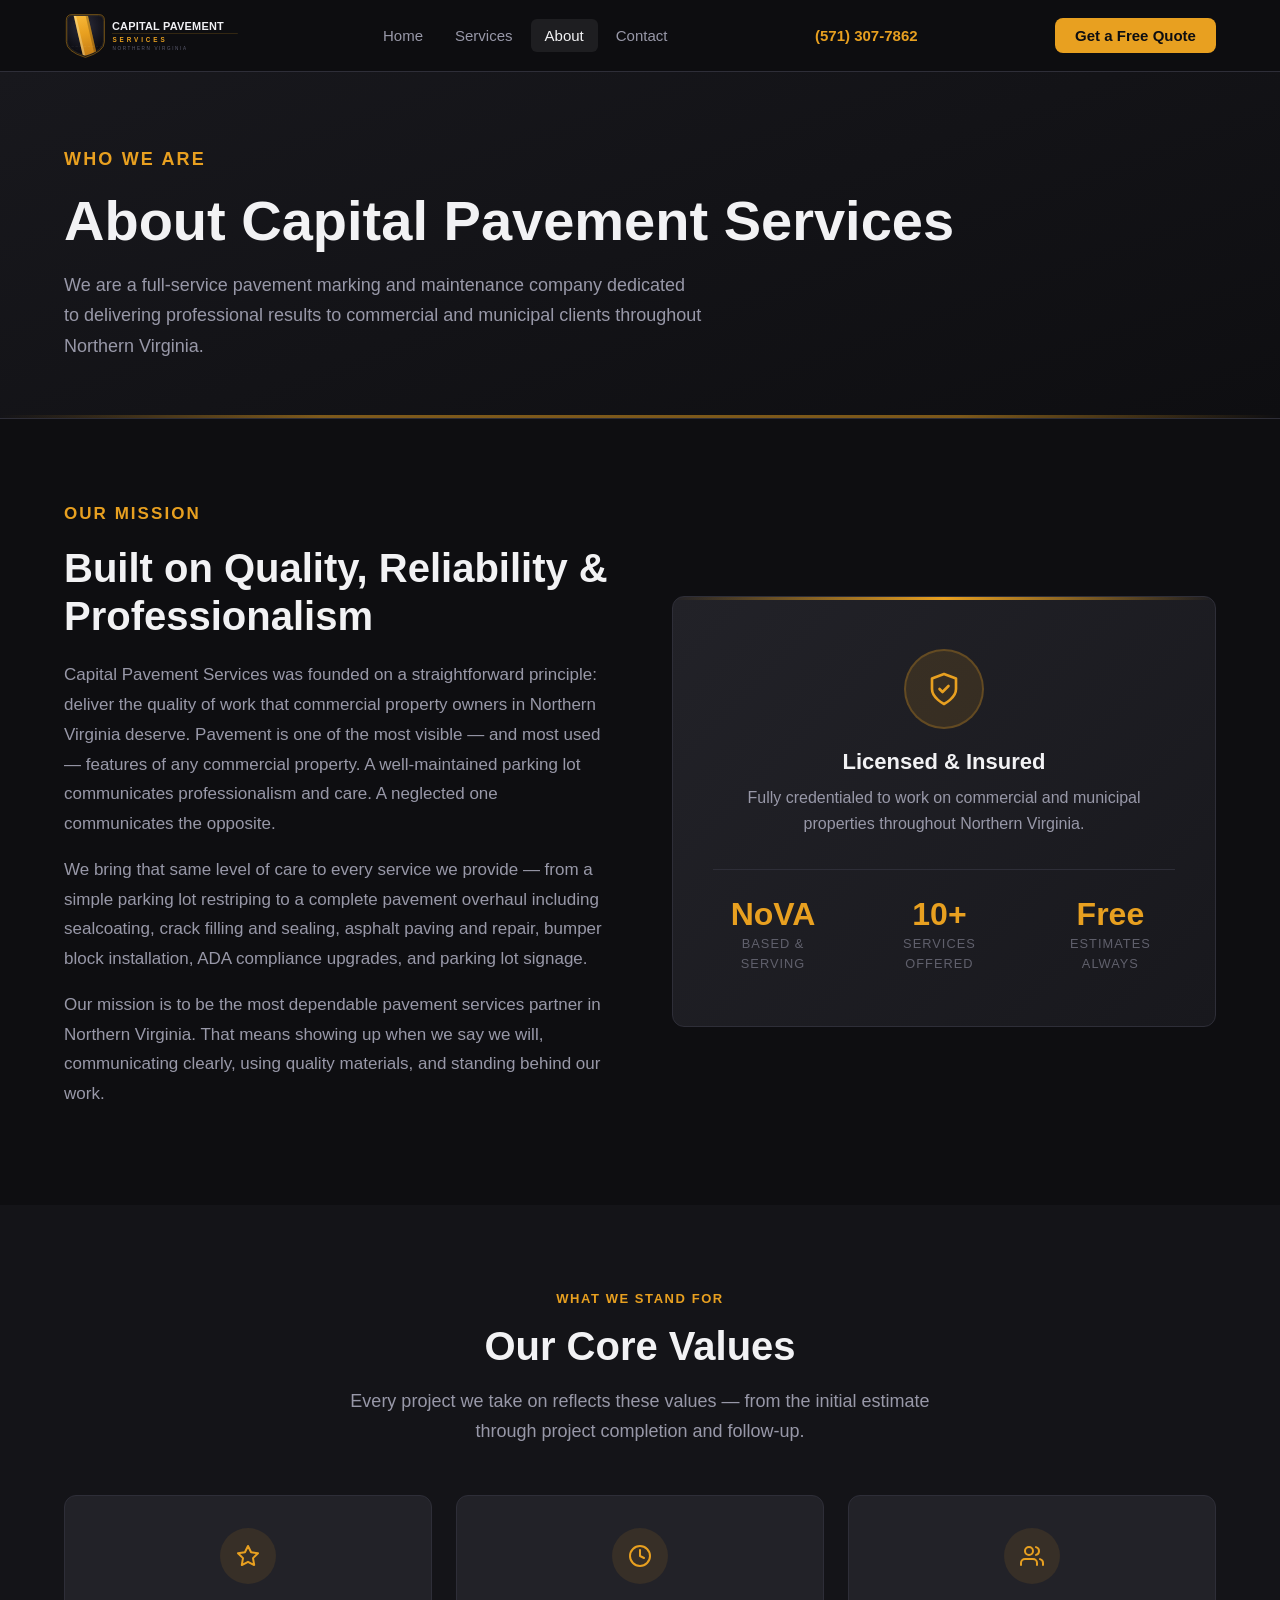
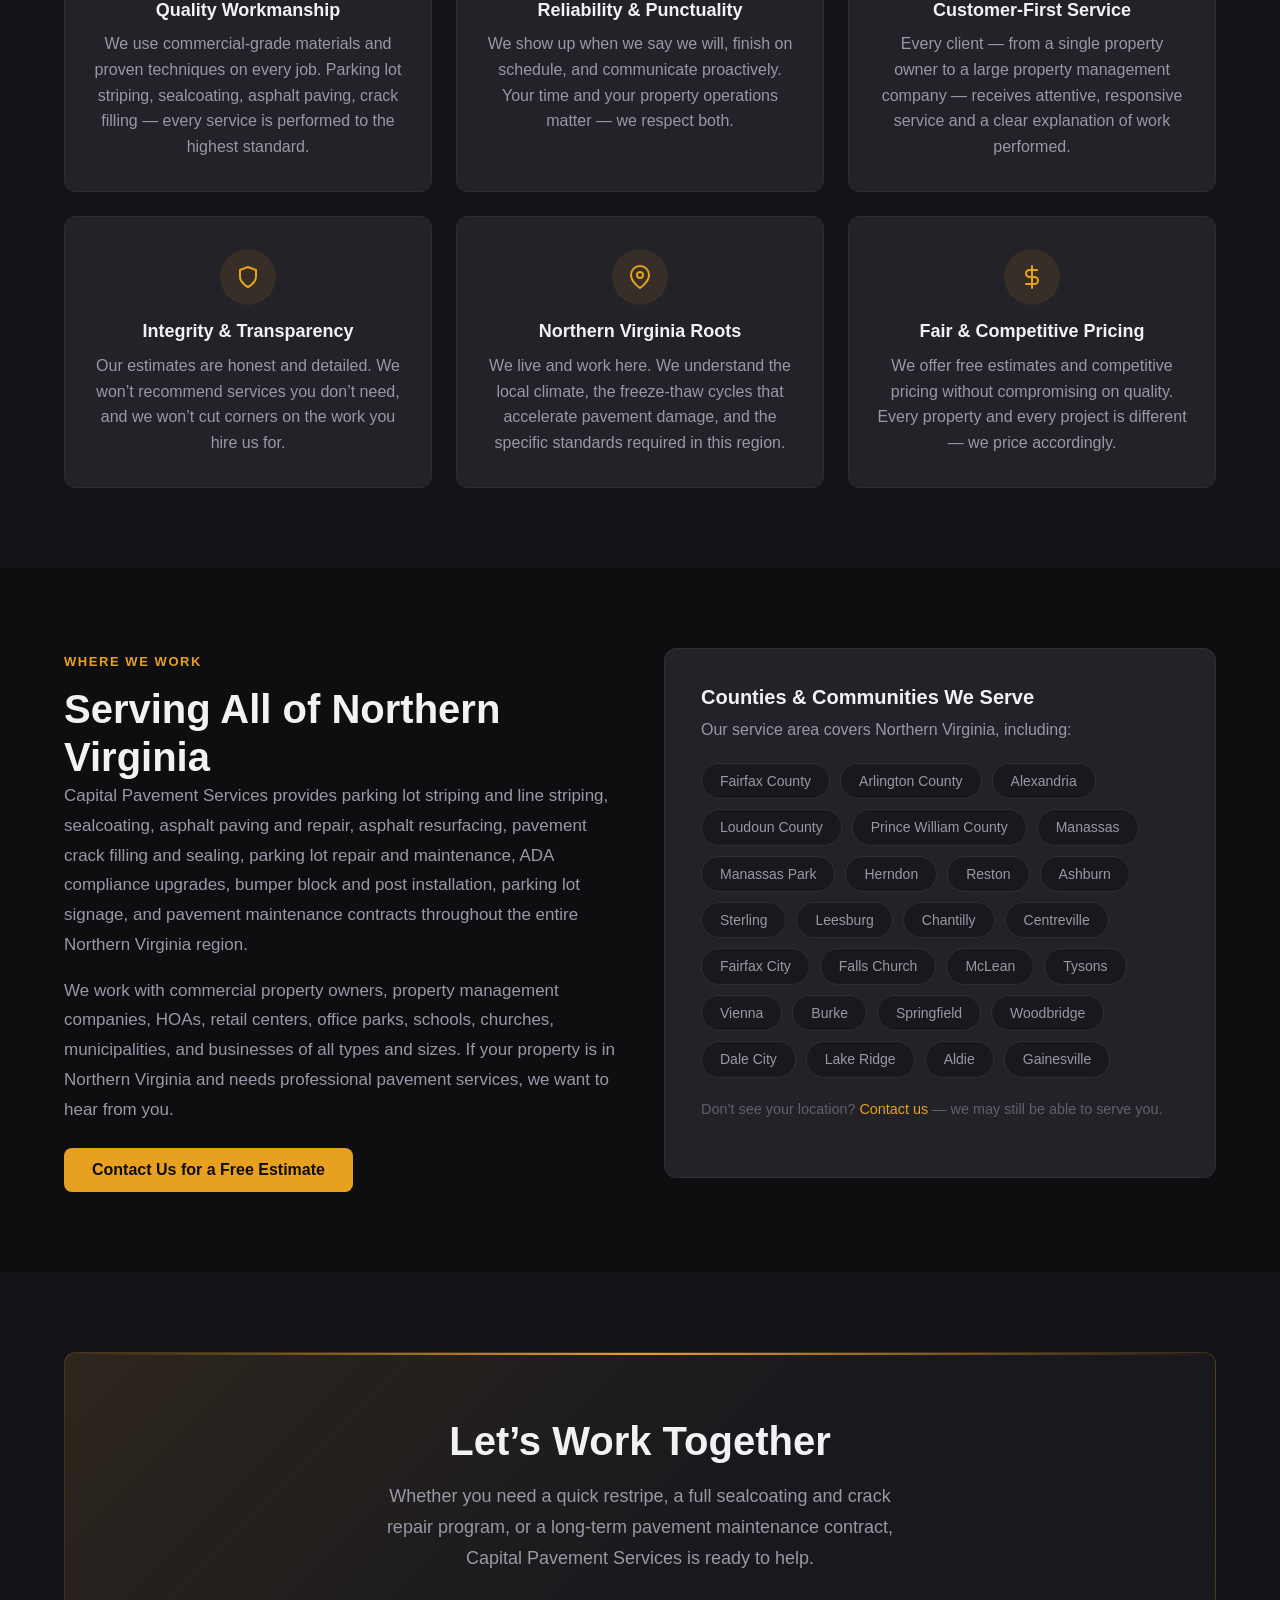
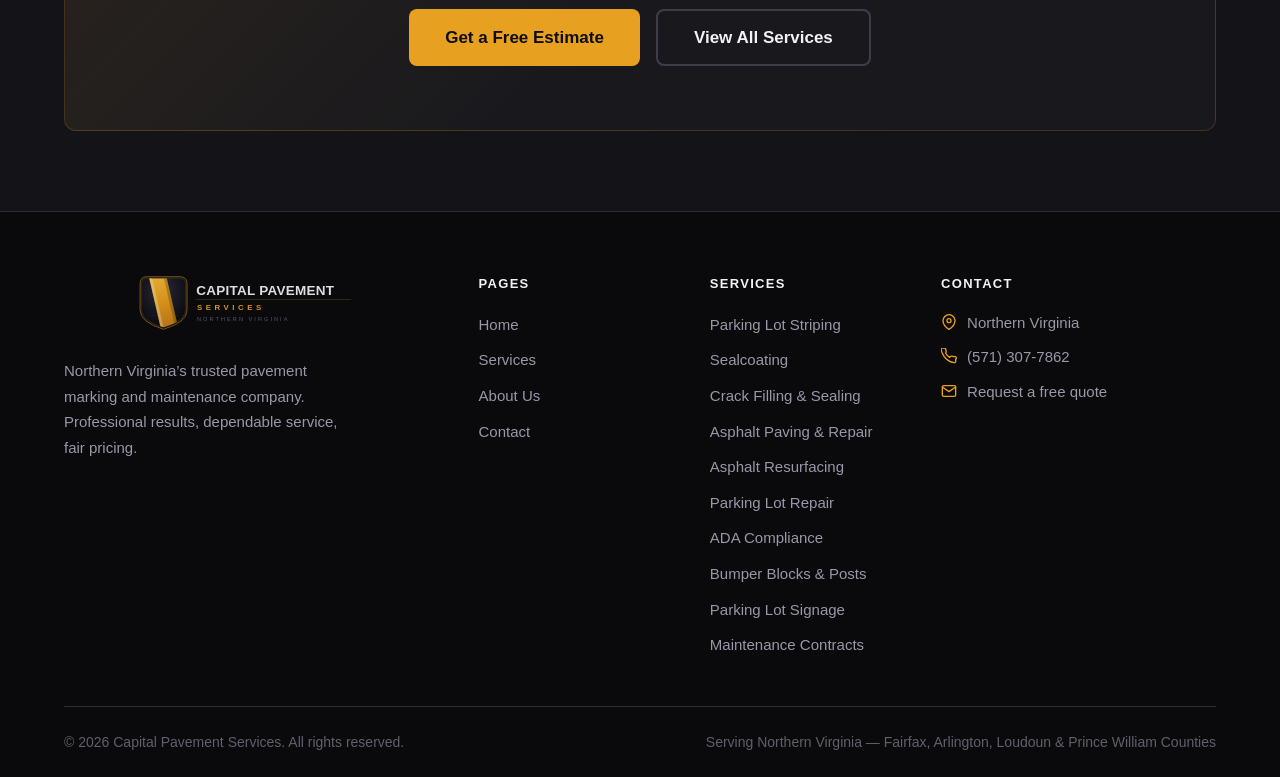
==== about.html @ f431bd07 "Initial Capital Pavement Services website launch" ====
<!DOCTYPE html>
<html lang="en">
<head>
  <meta charset="UTF-8" />
  <meta name="viewport" content="width=device-width, initial-scale=1.0" />
  <title>About Us | Capital Pavement Services — Northern Virginia</title>
  <meta name="description" content="Capital Pavement Services is a full-service pavement marking and maintenance company based in Northern Virginia. Learn about our mission, service area, and commitment to quality pavement work." />
  <link rel="canonical" href="https://capitalpavementservices.com/about.html" />
  <link rel="stylesheet" href="css/styles.css" />
</head>
<body>

  <!-- ===== NAVIGATION ===== -->
  <nav class="nav" role="navigation" aria-label="Main navigation">
    <div class="container nav-inner">
      <a href="index.html" class="nav-logo" aria-label="Capital Pavement Services Home">
        <img src="logo.svg" alt="Capital Pavement Services — Northern Virginia" class="nav-logo-img" />
      </a>
      <ul class="nav-links" role="list">
        <li><a href="index.html" class="nav-link">Home</a></li>
        <li><a href="services.html" class="nav-link">Services</a></li>
        <li><a href="about.html" class="nav-link">About</a></li>
        <li><a href="contact.html" class="nav-link">Contact</a></li>
      </ul>
      <a href="tel:5713077862" class="nav-phone">(571) 307-7862</a>
      <a href="contact.html" class="btn btn-primary nav-cta">Get a Free Quote</a>
      <button class="nav-toggle" id="navToggle" aria-expanded="false" aria-label="Open menu">
        <span></span><span></span><span></span>
      </button>
    </div>
  </nav>

  <div class="mobile-nav" id="mobileNav" role="dialog" aria-label="Mobile menu">
    <a href="index.html" class="mobile-nav-link">Home</a>
    <a href="services.html" class="mobile-nav-link">Services</a>
    <a href="about.html" class="mobile-nav-link">About</a>
    <a href="contact.html" class="mobile-nav-link">Contact</a>
    <a href="tel:5713077862" class="mobile-nav-phone">&#9990; Call: (571) 307-7862</a>
    <a href="contact.html" class="btn btn-primary mobile-nav-cta">Get a Free Quote</a>
  </div>

  <!-- ===== PAGE HERO ===== -->
  <header class="page-hero" aria-label="About page hero">
    <div class="container">
      <p class="page-hero-label">Who We Are</p>
      <h1>About Capital Pavement Services</h1>
      <p>
        We are a full-service pavement marking and maintenance company dedicated to delivering
        professional results to commercial and municipal clients throughout Northern Virginia.
      </p>
    </div>
  </header>

  <!-- ===== ABOUT INTRO ===== -->
  <section class="section" aria-labelledby="mission-heading">
    <div class="container">
      <div class="about-intro-grid">

        <div class="about-intro-text">
          <p class="section-label">Our Mission</p>
          <h2 id="mission-heading">Built on Quality, Reliability &amp; Professionalism</h2>
          <p>
            Capital Pavement Services was founded on a straightforward principle: deliver the
            quality of work that commercial property owners in Northern Virginia deserve. Pavement
            is one of the most visible — and most used — features of any commercial property.
            A well-maintained parking lot communicates professionalism and care. A neglected one
            communicates the opposite.
          </p>
          <p>
            We bring that same level of care to every service we provide — from a simple parking
            lot restriping to a complete pavement overhaul including sealcoating, crack filling and
            sealing, asphalt paving and repair, bumper block installation, ADA compliance upgrades,
            and parking lot signage.
          </p>
          <p>
            Our mission is to be the most dependable pavement services partner in Northern Virginia.
            That means showing up when we say we will, communicating clearly, using quality materials,
            and standing behind our work.
          </p>
        </div>

        <div class="about-visual" aria-hidden="true">
          <div class="about-visual-icon">
            <svg viewBox="0 0 24 24" fill="none" stroke="currentColor" stroke-width="1.75" stroke-linecap="round" stroke-linejoin="round">
              <path d="M12 22s8-4 8-10V5l-8-3-8 3v7c0 6 8 10 8 10z"/>
              <polyline points="9 12 11 14 15 10"/>
            </svg>
          </div>
          <h3>Licensed &amp; Insured</h3>
          <p>Fully credentialed to work on commercial and municipal properties throughout Northern Virginia.</p>
          <div style="margin-top: 32px; padding-top: 28px; border-top: 1px solid var(--border); display: flex; justify-content: center; gap: 40px;">
            <div style="text-align: center;">
              <div style="font-size: 2rem; font-weight: 900; color: var(--accent); line-height: 1;">NoVA</div>
              <div style="font-size: 0.8rem; color: var(--text-muted); text-transform: uppercase; letter-spacing: 0.08em; margin-top: 4px;">Based &amp; Serving</div>
            </div>
            <div style="text-align: center;">
              <div style="font-size: 2rem; font-weight: 900; color: var(--accent); line-height: 1;">10+</div>
              <div style="font-size: 0.8rem; color: var(--text-muted); text-transform: uppercase; letter-spacing: 0.08em; margin-top: 4px;">Services Offered</div>
            </div>
            <div style="text-align: center;">
              <div style="font-size: 2rem; font-weight: 900; color: var(--accent); line-height: 1;">Free</div>
              <div style="font-size: 0.8rem; color: var(--text-muted); text-transform: uppercase; letter-spacing: 0.08em; margin-top: 4px;">Estimates Always</div>
            </div>
          </div>
        </div>

      </div>
    </div>
  </section>

  <!-- ===== OUR VALUES ===== -->
  <section class="section section-alt" aria-labelledby="values-heading">
    <div class="container">
      <div class="section-header centered">
        <p class="section-label">What We Stand For</p>
        <h2 class="section-title" id="values-heading">Our Core Values</h2>
        <p class="section-subtitle">
          Every project we take on reflects these values — from the initial estimate
          through project completion and follow-up.
        </p>
      </div>

      <div class="values-grid">

        <div class="value-card">
          <div class="value-icon" aria-hidden="true">
            <svg viewBox="0 0 24 24" fill="none" stroke="currentColor" stroke-width="2" stroke-linecap="round" stroke-linejoin="round">
              <polygon points="12 2 15.09 8.26 22 9.27 17 14.14 18.18 21.02 12 17.77 5.82 21.02 7 14.14 2 9.27 8.91 8.26 12 2"/>
            </svg>
          </div>
          <h3>Quality Workmanship</h3>
          <p>
            We use commercial-grade materials and proven techniques on every job. Parking lot striping,
            sealcoating, asphalt paving, crack filling — every service is performed to the highest standard.
          </p>
        </div>

        <div class="value-card">
          <div class="value-icon" aria-hidden="true">
            <svg viewBox="0 0 24 24" fill="none" stroke="currentColor" stroke-width="2" stroke-linecap="round" stroke-linejoin="round">
              <circle cx="12" cy="12" r="10"/>
              <polyline points="12 6 12 12 16 14"/>
            </svg>
          </div>
          <h3>Reliability &amp; Punctuality</h3>
          <p>
            We show up when we say we will, finish on schedule, and communicate proactively.
            Your time and your property operations matter — we respect both.
          </p>
        </div>

        <div class="value-card">
          <div class="value-icon" aria-hidden="true">
            <svg viewBox="0 0 24 24" fill="none" stroke="currentColor" stroke-width="2" stroke-linecap="round" stroke-linejoin="round">
              <path d="M17 21v-2a4 4 0 00-4-4H5a4 4 0 00-4 4v2"/>
              <circle cx="9" cy="7" r="4"/>
              <path d="M23 21v-2a4 4 0 00-3-3.87"/>
              <path d="M16 3.13a4 4 0 010 7.75"/>
            </svg>
          </div>
          <h3>Customer-First Service</h3>
          <p>
            Every client — from a single property owner to a large property management company —
            receives attentive, responsive service and a clear explanation of work performed.
          </p>
        </div>

        <div class="value-card">
          <div class="value-icon" aria-hidden="true">
            <svg viewBox="0 0 24 24" fill="none" stroke="currentColor" stroke-width="2" stroke-linecap="round" stroke-linejoin="round">
              <path d="M12 22s8-4 8-10V5l-8-3-8 3v7c0 6 8 10 8 10z"/>
            </svg>
          </div>
          <h3>Integrity &amp; Transparency</h3>
          <p>
            Our estimates are honest and detailed. We won&rsquo;t recommend services you don&rsquo;t need,
            and we won&rsquo;t cut corners on the work you hire us for.
          </p>
        </div>

        <div class="value-card">
          <div class="value-icon" aria-hidden="true">
            <svg viewBox="0 0 24 24" fill="none" stroke="currentColor" stroke-width="2" stroke-linecap="round" stroke-linejoin="round">
              <path d="M21 10c0 7-9 13-9 13s-9-6-9-13a9 9 0 0118 0z"/>
              <circle cx="12" cy="10" r="3"/>
            </svg>
          </div>
          <h3>Northern Virginia Roots</h3>
          <p>
            We live and work here. We understand the local climate, the freeze-thaw cycles that
            accelerate pavement damage, and the specific standards required in this region.
          </p>
        </div>

        <div class="value-card">
          <div class="value-icon" aria-hidden="true">
            <svg viewBox="0 0 24 24" fill="none" stroke="currentColor" stroke-width="2" stroke-linecap="round" stroke-linejoin="round">
              <line x1="12" y1="1" x2="12" y2="23"/>
              <path d="M17 5H9.5a3.5 3.5 0 000 7h5a3.5 3.5 0 010 7H6"/>
            </svg>
          </div>
          <h3>Fair &amp; Competitive Pricing</h3>
          <p>
            We offer free estimates and competitive pricing without compromising on quality.
            Every property and every project is different — we price accordingly.
          </p>
        </div>

      </div>
    </div>
  </section>

  <!-- ===== SERVICE AREA ===== -->
  <section class="section" aria-labelledby="about-area-heading">
    <div class="container">
      <div class="two-col-grid" style="align-items: start;">

        <div>
          <p class="section-label">Where We Work</p>
          <h2 id="about-area-heading">Serving All of Northern Virginia</h2>
          <p style="font-size: 1.0625rem; line-height: 1.75; color: var(--text-secondary); margin-bottom: 16px;">
            Capital Pavement Services provides parking lot striping and line striping, sealcoating,
            asphalt paving and repair, asphalt resurfacing, pavement crack filling and sealing,
            parking lot repair and maintenance, ADA compliance upgrades, bumper block and post
            installation, parking lot signage, and pavement maintenance contracts throughout the
            entire Northern Virginia region.
          </p>
          <p style="font-size: 1.0625rem; line-height: 1.75; color: var(--text-secondary); margin-bottom: 24px;">
            We work with commercial property owners, property management companies, HOAs, retail
            centers, office parks, schools, churches, municipalities, and businesses of all types
            and sizes. If your property is in Northern Virginia and needs professional pavement
            services, we want to hear from you.
          </p>
          <a href="contact.html" class="btn btn-primary">Contact Us for a Free Estimate</a>
        </div>

        <div>
          <div class="service-area-block">
            <h3>Counties &amp; Communities We Serve</h3>
            <p>Our service area covers Northern Virginia, including:</p>
            <div class="area-tags">
              <span class="area-tag">Fairfax County</span>
              <span class="area-tag">Arlington County</span>
              <span class="area-tag">Alexandria</span>
              <span class="area-tag">Loudoun County</span>
              <span class="area-tag">Prince William County</span>
              <span class="area-tag">Manassas</span>
              <span class="area-tag">Manassas Park</span>
              <span class="area-tag">Herndon</span>
              <span class="area-tag">Reston</span>
              <span class="area-tag">Ashburn</span>
              <span class="area-tag">Sterling</span>
              <span class="area-tag">Leesburg</span>
              <span class="area-tag">Chantilly</span>
              <span class="area-tag">Centreville</span>
              <span class="area-tag">Fairfax City</span>
              <span class="area-tag">Falls Church</span>
              <span class="area-tag">McLean</span>
              <span class="area-tag">Tysons</span>
              <span class="area-tag">Vienna</span>
              <span class="area-tag">Burke</span>
              <span class="area-tag">Springfield</span>
              <span class="area-tag">Woodbridge</span>
              <span class="area-tag">Dale City</span>
              <span class="area-tag">Lake Ridge</span>
              <span class="area-tag">Aldie</span>
              <span class="area-tag">Gainesville</span>
            </div>
            <p style="margin-top: 20px; font-size: 0.9rem; color: var(--text-muted);">
              Don&rsquo;t see your location? <a href="contact.html">Contact us</a> — we may still be able to serve you.
            </p>
          </div>
        </div>

      </div>
    </div>
  </section>

  <!-- ===== CTA BANNER ===== -->
  <section class="section section-alt" aria-labelledby="about-cta-heading">
    <div class="container">
      <div class="cta-banner">
        <h2 id="about-cta-heading">Let&rsquo;s Work Together</h2>
        <p>
          Whether you need a quick restripe, a full sealcoating and crack repair program, or a
          long-term pavement maintenance contract, Capital Pavement Services is ready to help.
        </p>
        <div class="cta-banner-actions">
          <a href="contact.html" class="btn btn-primary btn-lg">Get a Free Estimate</a>
          <a href="services.html" class="btn btn-secondary btn-lg">View All Services</a>
        </div>
      </div>
    </div>
  </section>

  <!-- ===== FOOTER ===== -->
  <footer class="footer" role="contentinfo">
    <div class="container">
      <div class="footer-grid">
        <div class="footer-brand">
          <div class="footer-logo">
            <img src="logo.svg" alt="Capital Pavement Services — Northern Virginia" class="footer-logo-img" />
          </div>
          <p>
            Northern Virginia&rsquo;s trusted pavement marking and maintenance company.
            Professional results, dependable service, fair pricing.
          </p>
        </div>
        <div class="footer-col">
          <h4>Pages</h4>
          <ul class="footer-links" role="list">
            <li><a href="index.html" class="footer-link">Home</a></li>
            <li><a href="services.html" class="footer-link">Services</a></li>
            <li><a href="about.html" class="footer-link">About Us</a></li>
            <li><a href="contact.html" class="footer-link">Contact</a></li>
          </ul>
        </div>
        <div class="footer-col">
          <h4>Services</h4>
          <ul class="footer-links" role="list">
            <li><a href="parking-lot-striping.html" class="footer-link">Parking Lot Striping</a></li>
            <li><a href="sealcoating.html" class="footer-link">Sealcoating</a></li>
            <li><a href="crack-filling.html" class="footer-link">Crack Filling &amp; Sealing</a></li>
            <li><a href="asphalt-paving.html" class="footer-link">Asphalt Paving &amp; Repair</a></li>
            <li><a href="asphalt-resurfacing.html" class="footer-link">Asphalt Resurfacing</a></li>
            <li><a href="parking-lot-maintenance.html" class="footer-link">Parking Lot Repair</a></li>
            <li><a href="ada-compliance.html" class="footer-link">ADA Compliance</a></li>
            <li><a href="bumper-block-installation.html" class="footer-link">Bumper Blocks &amp; Posts</a></li>
            <li><a href="parking-lot-signage.html" class="footer-link">Parking Lot Signage</a></li>
            <li><a href="maintenance-contracts.html" class="footer-link">Maintenance Contracts</a></li>
          </ul>
        </div>
        <div class="footer-col">
          <h4>Contact</h4>
          <div class="footer-contact-item">
            <svg viewBox="0 0 24 24" fill="none" stroke="currentColor" stroke-width="2" stroke-linecap="round" stroke-linejoin="round" aria-hidden="true">
              <path d="M21 10c0 7-9 13-9 13s-9-6-9-13a9 9 0 0118 0z"/>
              <circle cx="12" cy="10" r="3"/>
            </svg>
            <span>Northern Virginia</span>
          </div>
          <div class="footer-contact-item" style="margin-top: 8px;">
            <svg viewBox="0 0 24 24" fill="none" stroke="currentColor" stroke-width="2" stroke-linecap="round" stroke-linejoin="round" aria-hidden="true">
              <path d="M22 16.92v3a2 2 0 01-2.18 2 19.79 19.79 0 01-8.63-3.07A19.5 19.5 0 013.07 9.81 19.79 19.79 0 01.01 1.18 2 2 0 012 .01h3a2 2 0 012 1.72c.127.96.361 1.903.7 2.81a2 2 0 01-.45 2.11L6.91 7.91a16 16 0 006.18 6.18l1.27-1.27a2 2 0 012.11-.45c.907.339 1.85.573 2.81.7A2 2 0 0122 16.92z"/>
            </svg>
            <span><a href="tel:5713077862" style="color: var(--text-secondary);">(571) 307-7862</a></span>
          </div>
          <div class="footer-contact-item" style="margin-top: 8px;">
            <svg viewBox="0 0 24 24" fill="none" stroke="currentColor" stroke-width="2" stroke-linecap="round" stroke-linejoin="round" aria-hidden="true">
              <path d="M4 4h16c1.1 0 2 .9 2 2v12c0 1.1-.9 2-2 2H4c-1.1 0-2-.9-2-2V6c0-1.1.9-2 2-2z"/>
              <polyline points="22,6 12,13 2,6"/>
            </svg>
            <span><a href="contact.html" style="color: var(--text-secondary);">Request a free quote</a></span>
          </div>
        </div>
      </div>
      <div class="footer-bottom">
        <p>&copy; 2026 Capital Pavement Services. All rights reserved.</p>
        <p>Serving Northern Virginia — Fairfax, Arlington, Loudoun &amp; Prince William Counties</p>
      </div>
    </div>
  </footer>

  <script src="js/main.js"></script>
</body>
</html>
---- css/styles.css ----
/* ============================================
   Capital Pavement Services — Main Stylesheet
   ============================================ */

/* Custom Properties */
:root {
  --bg-primary: #0e0e11;
  --bg-secondary: #18181d;
  --bg-card: #222228;
  --bg-card-hover: #2a2a32;
  --bg-section-alt: #141418;
  --accent: #e8a020;
  --accent-dark: #c88a18;
  --accent-light: #f5b840;
  --text-primary: #f2f2f4;
  --text-secondary: #9898a8;
  --text-muted: #60606c;
  --border: #2e2e38;
  --border-light: #3e3e4a;
  --nav-height: 72px;
  --container-max: 1200px;
  --radius: 8px;
  --radius-lg: 12px;
  --shadow: 0 4px 20px rgba(0, 0, 0, 0.4);
  --shadow-lg: 0 8px 40px rgba(0, 0, 0, 0.6);
  --transition: 200ms ease;
}

/* Reset */
*, *::before, *::after {
  box-sizing: border-box;
  margin: 0;
  padding: 0;
}

html {
  scroll-behavior: smooth;
}

body {
  font-family: -apple-system, BlinkMacSystemFont, 'Segoe UI', Roboto, Oxygen, Ubuntu, Cantarell, sans-serif;
  background-color: var(--bg-primary);
  color: var(--text-primary);
  line-height: 1.6;
  font-size: 16px;
  -webkit-font-smoothing: antialiased;
}

/* Typography */
h1, h2, h3, h4, h5, h6 {
  line-height: 1.2;
  font-weight: 700;
  color: var(--text-primary);
}

h1 { font-size: clamp(2rem, 5vw, 3.5rem); }
h2 { font-size: clamp(1.6rem, 3.5vw, 2.5rem); }
h3 { font-size: clamp(1.125rem, 2vw, 1.375rem); }

p {
  color: var(--text-secondary);
  margin-bottom: 1rem;
}

p:last-child {
  margin-bottom: 0;
}

a {
  color: var(--accent);
  text-decoration: none;
  transition: color var(--transition);
}

a:hover {
  color: var(--accent-light);
}

ul {
  list-style: none;
}

img {
  max-width: 100%;
  height: auto;
}

/* ============================================
   Layout
   ============================================ */

.container {
  width: 100%;
  max-width: var(--container-max);
  margin: 0 auto;
  padding: 0 24px;
}

.section {
  padding: 80px 0;
}

.section-alt {
  background-color: var(--bg-section-alt);
}

.section-label {
  display: inline-block;
  font-size: 0.8125rem;
  font-weight: 700;
  letter-spacing: 0.12em;
  text-transform: uppercase;
  color: var(--accent);
  margin-bottom: 12px;
}

.section-title {
  margin-bottom: 16px;
}

.section-subtitle {
  font-size: 1.125rem;
  color: var(--text-secondary);
  max-width: 600px;
  margin-bottom: 48px;
  line-height: 1.7;
}

.section-header {
  margin-bottom: 48px;
}

.section-header.centered {
  text-align: center;
}

.section-header.centered .section-subtitle {
  margin-left: auto;
  margin-right: auto;
}

/* ============================================
   Buttons
   ============================================ */

.btn {
  display: inline-flex;
  align-items: center;
  gap: 8px;
  padding: 14px 28px;
  border-radius: var(--radius);
  font-size: 1rem;
  font-weight: 600;
  cursor: pointer;
  border: none;
  transition: all var(--transition);
  text-decoration: none;
  line-height: 1;
  white-space: nowrap;
}

.btn-primary {
  background-color: var(--accent);
  color: #0e0e11;
}

.btn-primary:hover {
  background-color: var(--accent-light);
  color: #0e0e11;
  transform: translateY(-1px);
  box-shadow: 0 4px 20px rgba(232, 160, 32, 0.4);
}

.btn-secondary {
  background-color: transparent;
  color: var(--text-primary);
  border: 2px solid var(--border-light);
}

.btn-secondary:hover {
  border-color: var(--accent);
  color: var(--accent);
  transform: translateY(-1px);
}

.btn-outline {
  background-color: transparent;
  color: var(--accent);
  border: 2px solid var(--accent);
}

.btn-outline:hover {
  background-color: var(--accent);
  color: #0e0e11;
  transform: translateY(-1px);
}

.btn-lg {
  padding: 18px 36px;
  font-size: 1.0625rem;
}

/* ============================================
   Navigation
   ============================================ */

.nav {
  position: sticky;
  top: 0;
  z-index: 100;
  height: var(--nav-height);
  background-color: rgba(14, 14, 17, 0.97);
  backdrop-filter: blur(12px);
  -webkit-backdrop-filter: blur(12px);
  border-bottom: 1px solid var(--border);
  transition: border-color var(--transition);
}

.nav-inner {
  display: flex;
  align-items: center;
  justify-content: space-between;
  height: 100%;
}

.nav-logo {
  display: flex;
  align-items: center;
  text-decoration: none;
  flex-shrink: 0;
}

.nav-logo-img {
  height: 44px;
  width: auto;
  display: block;
}

.nav-logo-main {
  font-size: 1.0625rem;
  font-weight: 800;
  letter-spacing: 0.05em;
  color: var(--text-primary);
  text-transform: uppercase;
}

.nav-logo-main span {
  color: var(--accent);
}

.nav-logo-sub {
  font-size: 0.65rem;
  letter-spacing: 0.12em;
  text-transform: uppercase;
  color: var(--text-muted);
  font-weight: 500;
}

.nav-links {
  display: flex;
  align-items: center;
  gap: 4px;
}

.nav-link {
  padding: 8px 14px;
  color: var(--text-secondary);
  font-weight: 500;
  font-size: 0.9375rem;
  border-radius: 6px;
  transition: all var(--transition);
  text-decoration: none;
}

.nav-link:hover,
.nav-link.active {
  color: var(--text-primary);
  background-color: rgba(255, 255, 255, 0.07);
}

.nav-cta {
  margin-left: 12px;
  padding: 10px 20px;
  font-size: 0.9375rem;
}

.nav-phone {
  display: flex;
  align-items: center;
  gap: 6px;
  color: var(--accent);
  font-size: 0.9375rem;
  font-weight: 600;
  white-space: nowrap;
  margin-left: 8px;
  transition: color var(--transition);
}

.nav-phone:hover {
  color: var(--accent-light);
}

.mobile-nav-phone {
  display: block;
  padding: 14px 16px;
  color: var(--accent);
  font-size: 1.0625rem;
  font-weight: 600;
  border-radius: var(--radius);
  border-bottom: 1px solid var(--border);
  text-decoration: none;
  transition: all var(--transition);
}

.mobile-nav-phone:hover {
  color: var(--accent-light);
  background: var(--bg-card);
}

.nav-toggle {
  display: none;
  flex-direction: column;
  gap: 5px;
  cursor: pointer;
  padding: 8px;
  background: none;
  border: none;
  border-radius: 6px;
  transition: background var(--transition);
}

.nav-toggle:hover {
  background: rgba(255, 255, 255, 0.07);
}

.nav-toggle span {
  display: block;
  width: 24px;
  height: 2px;
  background: var(--text-primary);
  border-radius: 2px;
  transition: all 0.3s ease;
}

/* Mobile nav drawer */
.mobile-nav {
  display: none;
  position: fixed;
  top: var(--nav-height);
  left: 0;
  right: 0;
  bottom: 0;
  background: var(--bg-primary);
  padding: 24px;
  z-index: 99;
  flex-direction: column;
  gap: 6px;
  overflow-y: auto;
  border-top: 1px solid var(--border);
}

.mobile-nav.open {
  display: flex;
}

.mobile-nav-link {
  display: block;
  padding: 14px 16px;
  color: var(--text-secondary);
  font-size: 1.0625rem;
  font-weight: 500;
  border-radius: var(--radius);
  border-bottom: 1px solid var(--border);
  transition: all var(--transition);
  text-decoration: none;
}

.mobile-nav-link:hover,
.mobile-nav-link.active {
  color: var(--text-primary);
  background: var(--bg-card);
}

.mobile-nav-cta {
  margin-top: 20px;
  width: 100%;
  justify-content: center;
}

/* ============================================
   Page Hero (inner pages)
   ============================================ */

.page-hero {
  padding: 72px 0 56px;
  background: linear-gradient(160deg, var(--bg-secondary) 0%, var(--bg-primary) 100%);
  border-bottom: 1px solid var(--border);
  position: relative;
  overflow: hidden;
}

.page-hero::after {
  content: '';
  position: absolute;
  bottom: 0;
  left: 0;
  right: 0;
  height: 3px;
  background: linear-gradient(90deg, transparent 0%, var(--accent) 25%, var(--accent) 75%, transparent 100%);
  opacity: 0.5;
}

.page-hero-label {
  display: inline-block;
  font-size: 0.8125rem;
  font-weight: 700;
  letter-spacing: 0.12em;
  text-transform: uppercase;
  color: var(--accent);
  margin-bottom: 12px;
}

.page-hero h1 {
  margin-bottom: 16px;
}

.page-hero p {
  font-size: 1.125rem;
  max-width: 640px;
  line-height: 1.7;
}

/* ============================================
   Homepage Hero
   ============================================ */

.hero {
  min-height: calc(100vh - var(--nav-height));
  display: flex;
  align-items: center;
  position: relative;
  overflow: hidden;
  background:
    radial-gradient(ellipse at 15% 65%, rgba(232, 160, 32, 0.07) 0%, transparent 55%),
    radial-gradient(ellipse at 85% 20%, rgba(100, 100, 140, 0.07) 0%, transparent 45%),
    linear-gradient(160deg, #0e0e11 0%, #13131a 50%, #0e0e11 100%);
}

/* Subtle dashed line decoration — like a road center line */
.hero::before {
  content: '';
  position: absolute;
  top: 50%;
  left: 0;
  right: 0;
  height: 1px;
  background: repeating-linear-gradient(
    90deg,
    transparent 0px,
    transparent 45px,
    rgba(232, 160, 32, 0.1) 45px,
    rgba(232, 160, 32, 0.1) 95px
  );
  transform: translateY(-50%);
  pointer-events: none;
}

.hero::after {
  content: '';
  position: absolute;
  bottom: 0;
  left: 0;
  right: 0;
  height: 3px;
  background: linear-gradient(90deg, transparent, var(--accent) 30%, var(--accent) 70%, transparent);
  opacity: 0.45;
}

.hero-content {
  position: relative;
  z-index: 1;
  max-width: 800px;
}

.hero-badge {
  display: inline-flex;
  align-items: center;
  gap: 8px;
  background: rgba(232, 160, 32, 0.1);
  border: 1px solid rgba(232, 160, 32, 0.25);
  border-radius: 100px;
  padding: 6px 18px;
  font-size: 0.8125rem;
  font-weight: 600;
  color: var(--accent);
  letter-spacing: 0.06em;
  text-transform: uppercase;
  margin-bottom: 28px;
}

.hero-badge::before {
  content: '';
  width: 6px;
  height: 6px;
  background: var(--accent);
  border-radius: 50%;
  flex-shrink: 0;
}

.hero h1 {
  font-size: clamp(2.25rem, 5.5vw, 4rem);
  font-weight: 800;
  line-height: 1.1;
  margin-bottom: 24px;
  color: var(--text-primary);
}

.hero h1 .accent {
  color: var(--accent);
}

.hero-subtitle {
  font-size: clamp(1rem, 2vw, 1.25rem);
  color: var(--text-secondary);
  max-width: 620px;
  margin-bottom: 40px;
  line-height: 1.75;
}

.hero-actions {
  display: flex;
  flex-wrap: wrap;
  gap: 16px;
  align-items: center;
}

.hero-trust {
  display: flex;
  flex-wrap: wrap;
  gap: 24px;
  margin-top: 56px;
  padding-top: 48px;
  border-top: 1px solid var(--border);
}

.hero-trust-item {
  display: flex;
  align-items: center;
  gap: 10px;
}

.hero-trust-icon {
  width: 36px;
  height: 36px;
  background: rgba(232, 160, 32, 0.1);
  border: 1px solid rgba(232, 160, 32, 0.2);
  border-radius: 8px;
  display: flex;
  align-items: center;
  justify-content: center;
  flex-shrink: 0;
  color: var(--accent);
}

.hero-trust-icon svg {
  width: 18px;
  height: 18px;
}

.hero-trust-text strong {
  display: block;
  font-size: 0.9375rem;
  font-weight: 700;
  color: var(--text-primary);
  line-height: 1.2;
}

.hero-trust-text span {
  font-size: 0.8125rem;
  color: var(--text-muted);
}

/* ============================================
   Service Cards (Homepage Preview)
   ============================================ */

.services-preview-grid {
  display: grid;
  grid-template-columns: repeat(3, 1fr);
  gap: 20px;
}

.service-card {
  background: var(--bg-card);
  border: 1px solid var(--border);
  border-radius: var(--radius-lg);
  padding: 28px;
  transition: all 0.25s ease;
  position: relative;
  overflow: hidden;
}

.service-card::before {
  content: '';
  position: absolute;
  top: 0;
  left: 0;
  right: 0;
  height: 3px;
  background: var(--accent);
  transform: scaleX(0);
  transition: transform 0.25s ease;
  transform-origin: left;
}

.service-card:hover {
  background: var(--bg-card-hover);
  border-color: var(--border-light);
  transform: translateY(-3px);
  box-shadow: var(--shadow);
}

.service-card:hover::before {
  transform: scaleX(1);
}

.service-icon {
  width: 52px;
  height: 52px;
  background: rgba(232, 160, 32, 0.1);
  border: 1px solid rgba(232, 160, 32, 0.2);
  border-radius: 10px;
  display: flex;
  align-items: center;
  justify-content: center;
  margin-bottom: 16px;
  color: var(--accent);
  flex-shrink: 0;
}

.service-icon svg {
  width: 22px;
  height: 22px;
}

.service-card h3 {
  font-size: 1rem;
  font-weight: 700;
  margin-bottom: 8px;
  color: var(--text-primary);
}

.service-card p {
  font-size: 0.9rem;
  color: var(--text-secondary);
  line-height: 1.6;
  margin-bottom: 0;
}

/* ============================================
   Services Page — Full Cards
   ============================================ */

.services-full-grid {
  display: grid;
  grid-template-columns: repeat(2, 1fr);
  gap: 28px;
}

.service-full-card {
  background: var(--bg-card);
  border: 1px solid var(--border);
  border-radius: var(--radius-lg);
  padding: 36px;
  transition: all 0.25s ease;
  position: relative;
  overflow: hidden;
  display: flex;
  flex-direction: column;
  gap: 0;
}

.service-full-card::after {
  content: '';
  position: absolute;
  top: 0;
  left: 0;
  bottom: 0;
  width: 4px;
  background: var(--accent);
  transform: scaleY(0);
  transition: transform 0.3s ease;
  transform-origin: top;
}

.service-full-card:hover {
  border-color: var(--border-light);
  transform: translateY(-3px);
  box-shadow: var(--shadow);
}

.service-full-card:hover::after {
  transform: scaleY(1);
}

.service-full-card .service-icon {
  width: 60px;
  height: 60px;
  margin-bottom: 20px;
}

.service-full-card .service-icon svg {
  width: 26px;
  height: 26px;
}

.service-full-card h3 {
  font-size: 1.25rem;
  margin-bottom: 12px;
}

.service-full-card p {
  font-size: 0.9375rem;
  line-height: 1.75;
  color: var(--text-secondary);
  flex: 1;
}

.service-number {
  position: absolute;
  top: 20px;
  right: 24px;
  font-size: 2.5rem;
  font-weight: 900;
  color: rgba(232, 160, 32, 0.08);
  line-height: 1;
  pointer-events: none;
  user-select: none;
}

/* ============================================
   Why Choose Us / Features
   ============================================ */

.features-grid {
  display: grid;
  grid-template-columns: repeat(3, 1fr);
  gap: 32px;
}

.feature-item {
  text-align: center;
  padding: 36px 28px;
  background: var(--bg-card);
  border: 1px solid var(--border);
  border-radius: var(--radius-lg);
  transition: all 0.25s ease;
}

.feature-item:hover {
  border-color: rgba(232, 160, 32, 0.25);
  transform: translateY(-2px);
}

.feature-icon {
  width: 64px;
  height: 64px;
  background: rgba(232, 160, 32, 0.1);
  border-radius: 50%;
  display: flex;
  align-items: center;
  justify-content: center;
  margin: 0 auto 20px;
  color: var(--accent);
}

.feature-icon svg {
  width: 28px;
  height: 28px;
}

.feature-item h3 {
  margin-bottom: 10px;
  font-size: 1.125rem;
}

.feature-item p {
  font-size: 0.9375rem;
  line-height: 1.65;
}

/* ============================================
   CTA Banner
   ============================================ */

.cta-banner {
  background:
    linear-gradient(135deg, rgba(232, 160, 32, 0.1) 0%, transparent 55%),
    var(--bg-secondary);
  border: 1px solid rgba(232, 160, 32, 0.2);
  border-radius: var(--radius-lg);
  padding: 64px 48px;
  text-align: center;
  position: relative;
  overflow: hidden;
}

.cta-banner::before {
  content: '';
  position: absolute;
  top: 0;
  left: 0;
  right: 0;
  height: 2px;
  background: linear-gradient(90deg, transparent, var(--accent), transparent);
}

.cta-banner h2 {
  margin-bottom: 16px;
}

.cta-banner p {
  font-size: 1.125rem;
  max-width: 520px;
  margin: 0 auto 36px;
  line-height: 1.7;
}

.cta-banner-actions {
  display: flex;
  gap: 16px;
  justify-content: center;
  flex-wrap: wrap;
}

/* ============================================
   Service Area
   ============================================ */

.service-area-block {
  background: var(--bg-card);
  border: 1px solid var(--border);
  border-radius: var(--radius-lg);
  padding: 36px;
}

.service-area-block h3 {
  font-size: 1.25rem;
  color: var(--text-primary);
  margin-bottom: 8px;
}

.service-area-block > p {
  margin-bottom: 20px;
}

.area-tags {
  display: flex;
  flex-wrap: wrap;
  gap: 10px;
  margin-top: 20px;
}

.area-tag {
  background: var(--bg-secondary);
  border: 1px solid var(--border);
  border-radius: 100px;
  padding: 6px 18px;
  font-size: 0.875rem;
  color: var(--text-secondary);
  transition: all var(--transition);
}

.area-tag:hover {
  border-color: var(--accent);
  color: var(--accent);
}

/* ============================================
   Contact Page
   ============================================ */

.contact-layout {
  display: grid;
  grid-template-columns: 1fr 360px;
  gap: 48px;
  align-items: start;
}

.contact-form-card {
  background: var(--bg-card);
  border: 1px solid var(--border);
  border-radius: var(--radius-lg);
  padding: 40px;
}

.contact-form-card h2 {
  font-size: 1.5rem;
  margin-bottom: 8px;
}

.contact-form-card > p {
  margin-bottom: 28px;
  font-size: 0.9375rem;
}

.form-group {
  margin-bottom: 20px;
}

.form-label {
  display: block;
  font-size: 0.875rem;
  font-weight: 600;
  color: var(--text-primary);
  margin-bottom: 8px;
  letter-spacing: 0.02em;
}

.form-label .required {
  color: var(--accent);
  margin-left: 3px;
}

.form-input,
.form-select,
.form-textarea {
  width: 100%;
  background: var(--bg-secondary);
  border: 1px solid var(--border);
  border-radius: var(--radius);
  padding: 12px 16px;
  color: var(--text-primary);
  font-size: 0.9375rem;
  font-family: inherit;
  transition: border-color var(--transition), box-shadow var(--transition);
  outline: none;
}

.form-input::placeholder,
.form-textarea::placeholder {
  color: var(--text-muted);
}

.form-input:focus,
.form-select:focus,
.form-textarea:focus {
  border-color: var(--accent);
  box-shadow: 0 0 0 3px rgba(232, 160, 32, 0.12);
}

.form-select {
  cursor: pointer;
  -webkit-appearance: none;
  appearance: none;
  background-image: url("data:image/svg+xml,%3Csvg xmlns='http://www.w3.org/2000/svg' width='12' height='8'%3E%3Cpath stroke='%239898a8' stroke-width='2' stroke-linecap='round' stroke-linejoin='round' fill='none' d='M1 1l5 5 5-5'/%3E%3C/svg%3E");
  background-repeat: no-repeat;
  background-position: right 14px center;
  padding-right: 40px;
}

.form-select option {
  background: var(--bg-card);
  color: var(--text-primary);
}

.form-textarea {
  min-height: 140px;
  resize: vertical;
}

.form-row {
  display: grid;
  grid-template-columns: 1fr 1fr;
  gap: 16px;
}

.contact-sidebar {
  display: flex;
  flex-direction: column;
  gap: 20px;
}

.contact-info-card {
  background: var(--bg-card);
  border: 1px solid var(--border);
  border-radius: var(--radius-lg);
  padding: 28px;
}

.contact-info-card h3 {
  font-size: 1.0625rem;
  margin-bottom: 20px;
}

.contact-info-item {
  display: flex;
  gap: 14px;
  align-items: flex-start;
  margin-bottom: 16px;
}

.contact-info-item:last-child {
  margin-bottom: 0;
}

.contact-info-icon {
  width: 36px;
  height: 36px;
  background: rgba(232, 160, 32, 0.1);
  border: 1px solid rgba(232, 160, 32, 0.15);
  border-radius: 8px;
  display: flex;
  align-items: center;
  justify-content: center;
  flex-shrink: 0;
  color: var(--accent);
}

.contact-info-icon svg {
  width: 17px;
  height: 17px;
}

.contact-info-label {
  font-size: 0.75rem;
  text-transform: uppercase;
  letter-spacing: 0.08em;
  color: var(--text-muted);
  margin-bottom: 2px;
}

.contact-info-value {
  font-size: 0.9375rem;
  color: var(--text-primary);
  line-height: 1.4;
}

/* ============================================
   About Page
   ============================================ */

.about-intro-grid {
  display: grid;
  grid-template-columns: 1fr 1fr;
  gap: 64px;
  align-items: center;
}

.about-visual {
  background: linear-gradient(135deg, var(--bg-card) 0%, var(--bg-secondary) 100%);
  border: 1px solid var(--border);
  border-radius: var(--radius-lg);
  padding: 52px 40px;
  text-align: center;
  position: relative;
  overflow: hidden;
}

.about-visual::before {
  content: '';
  position: absolute;
  top: 0;
  left: 0;
  right: 0;
  height: 3px;
  background: linear-gradient(90deg, transparent, var(--accent), transparent);
}

.about-visual-icon {
  width: 80px;
  height: 80px;
  background: rgba(232, 160, 32, 0.12);
  border: 2px solid rgba(232, 160, 32, 0.25);
  border-radius: 50%;
  display: flex;
  align-items: center;
  justify-content: center;
  margin: 0 auto 20px;
  color: var(--accent);
}

.about-visual-icon svg {
  width: 36px;
  height: 36px;
}

.about-visual h3 {
  font-size: 1.375rem;
  margin-bottom: 10px;
}

.about-intro-text h2 {
  margin-bottom: 20px;
}

.about-intro-text p {
  font-size: 1.0625rem;
  line-height: 1.75;
  margin-bottom: 16px;
}

.values-grid {
  display: grid;
  grid-template-columns: repeat(3, 1fr);
  gap: 24px;
}

.value-card {
  background: var(--bg-card);
  border: 1px solid var(--border);
  border-radius: var(--radius-lg);
  padding: 32px 28px;
  text-align: center;
  transition: all 0.25s ease;
}

.value-card:hover {
  border-color: rgba(232, 160, 32, 0.3);
  transform: translateY(-3px);
  box-shadow: var(--shadow);
}

.value-icon {
  width: 56px;
  height: 56px;
  background: rgba(232, 160, 32, 0.1);
  border-radius: 50%;
  display: flex;
  align-items: center;
  justify-content: center;
  margin: 0 auto 16px;
  color: var(--accent);
}

.value-icon svg {
  width: 24px;
  height: 24px;
}

.value-card h3 {
  font-size: 1.125rem;
  margin-bottom: 10px;
}

/* ============================================
   Footer
   ============================================ */

.footer {
  background-color: #0a0a0d;
  border-top: 1px solid var(--border);
  padding-top: 64px;
}

.footer-grid {
  display: grid;
  grid-template-columns: 2fr 1fr 1fr 1.5fr;
  gap: 48px;
  padding-bottom: 48px;
  border-bottom: 1px solid var(--border);
}

.footer-brand p {
  color: var(--text-secondary);
  font-size: 0.9375rem;
  line-height: 1.7;
  margin-top: 16px;
  max-width: 280px;
}

.footer-logo {
  display: flex;
  flex-direction: column;
  line-height: 1.15;
  gap: 1px;
}

.footer-logo-img {
  height: 54px;
  width: auto;
  display: block;
  margin-bottom: 12px;
  opacity: 0.92;
}

.footer-logo-main {
  font-size: 1.0625rem;
  font-weight: 800;
  letter-spacing: 0.05em;
  color: var(--text-primary);
  text-transform: uppercase;
}

.footer-logo-main span {
  color: var(--accent);
}

.footer-logo-sub {
  font-size: 0.65rem;
  letter-spacing: 0.12em;
  text-transform: uppercase;
  color: var(--text-muted);
  font-weight: 500;
}

.footer-col h4 {
  font-size: 0.8125rem;
  font-weight: 700;
  text-transform: uppercase;
  letter-spacing: 0.1em;
  color: var(--text-primary);
  margin-bottom: 20px;
}

.footer-links {
  display: flex;
  flex-direction: column;
  gap: 10px;
}

.footer-link {
  color: var(--text-secondary);
  font-size: 0.9375rem;
  text-decoration: none;
  transition: color var(--transition);
  line-height: 1.4;
}

.footer-link:hover {
  color: var(--accent);
}

.footer-contact-item {
  display: flex;
  gap: 10px;
  align-items: flex-start;
  margin-bottom: 12px;
}

.footer-contact-item:last-child {
  margin-bottom: 0;
}

.footer-contact-item svg {
  width: 16px;
  height: 16px;
  color: var(--accent);
  flex-shrink: 0;
  margin-top: 2px;
}

.footer-contact-item span {
  font-size: 0.9375rem;
  color: var(--text-secondary);
  line-height: 1.5;
}

.footer-bottom {
  display: flex;
  justify-content: space-between;
  align-items: center;
  padding: 24px 0;
}

.footer-bottom p {
  font-size: 0.875rem;
  color: var(--text-muted);
  margin: 0;
}

/* ============================================
   Utility
   ============================================ */

.divider {
  height: 1px;
  background: var(--border);
  margin: 0;
}

/* ============================================
   Responsive
   ============================================ */

@media (max-width: 1024px) {
  .services-preview-grid {
    grid-template-columns: repeat(2, 1fr);
  }

  .features-grid {
    grid-template-columns: repeat(2, 1fr);
  }

  .footer-grid {
    grid-template-columns: 1fr 1fr;
    gap: 36px;
  }

  .contact-layout {
    grid-template-columns: 1fr;
  }

  .about-intro-grid {
    grid-template-columns: 1fr;
    gap: 40px;
  }
}

/* Responsive two-col grid used inline on homepage/about */
.two-col-grid {
  display: grid;
  grid-template-columns: 1fr 1fr;
  gap: 48px;
  align-items: center;
}

@media (max-width: 768px) {
  .two-col-grid {
    grid-template-columns: 1fr;
    gap: 36px;
  }
}

@media (max-width: 768px) {
  :root {
    --nav-height: 64px;
  }

  .section {
    padding: 60px 0;
  }

  .nav-links,
  .nav-cta,
  .nav-phone {
    display: none;
  }

  .nav-toggle {
    display: flex;
  }

  .services-preview-grid {
    grid-template-columns: 1fr;
  }

  .services-full-grid {
    grid-template-columns: 1fr;
  }

  .features-grid {
    grid-template-columns: 1fr;
    gap: 16px;
  }

  .values-grid {
    grid-template-columns: 1fr;
    gap: 16px;
  }

  .hero-trust {
    gap: 16px;
    margin-top: 40px;
    padding-top: 36px;
  }

  .cta-banner {
    padding: 40px 24px;
  }

  .footer-grid {
    grid-template-columns: 1fr;
    gap: 32px;
  }

  .footer-bottom {
    flex-direction: column;
    gap: 8px;
    text-align: center;
  }

  .form-row {
    grid-template-columns: 1fr;
  }
}

@media (max-width: 480px) {
  .container {
    padding: 0 16px;
  }

  .btn-lg {
    padding: 14px 24px;
    font-size: 1rem;
  }

  .hero-actions {
    flex-direction: column;
    align-items: flex-start;
  }

  .contact-form-card {
    padding: 24px;
  }

  .section-subtitle {
    font-size: 1rem;
  }
}

/* ============================================
   Breadcrumb
   ============================================ */

.breadcrumb {
  display: flex;
  align-items: center;
  gap: 8px;
  margin-bottom: 16px;
  font-size: 0.8125rem;
  color: var(--text-muted);
}

.breadcrumb a {
  color: var(--text-muted);
  text-decoration: none;
  transition: color var(--transition);
}

.breadcrumb a:hover {
  color: var(--accent);
}

.breadcrumb-sep {
  color: var(--text-muted);
  opacity: 0.5;
}

/* ============================================
   Clickable service cards (services.html)
   ============================================ */

a.service-full-card {
  text-decoration: none;
  color: inherit;
  display: flex;
  flex-direction: column;
}

.service-card-cta {
  display: inline-flex;
  align-items: center;
  gap: 6px;
  margin-top: auto;
  padding-top: 20px;
  font-size: 0.875rem;
  font-weight: 600;
  color: var(--accent);
  transition: gap var(--transition);
}

a.service-full-card:hover .service-card-cta {
  gap: 10px;
}

/* ============================================
   Service Detail Page
   ============================================ */

.service-page-layout {
  display: grid;
  grid-template-columns: 1fr 320px;
  gap: 52px;
  align-items: start;
}

.service-page-main > h2 {
  font-size: clamp(1.4rem, 3vw, 2rem);
  margin-bottom: 20px;
}

.service-page-main p {
  font-size: 1.0625rem;
  line-height: 1.8;
  color: var(--text-secondary);
  margin-bottom: 16px;
}

.service-page-main h3 {
  font-size: 1.125rem;
  color: var(--text-primary);
  margin-top: 32px;
  margin-bottom: 16px;
}

.service-include-list {
  display: flex;
  flex-direction: column;
  gap: 10px;
}

.service-include-list li {
  display: flex;
  align-items: flex-start;
  gap: 12px;
  font-size: 0.9375rem;
  color: var(--text-secondary);
  line-height: 1.5;
}

.service-include-list li svg {
  color: var(--accent);
  flex-shrink: 0;
  margin-top: 2px;
  width: 16px;
  height: 16px;
}

/* Sidebar */

.service-sidebar {
  display: flex;
  flex-direction: column;
  gap: 20px;
  position: sticky;
  top: calc(var(--nav-height) + 24px);
}

.sidebar-card {
  background: var(--bg-card);
  border: 1px solid var(--border);
  border-radius: var(--radius-lg);
  padding: 28px;
}

.sidebar-card h3 {
  font-size: 1rem;
  font-weight: 700;
  color: var(--text-primary);
  margin-bottom: 16px;
  padding-bottom: 12px;
  border-bottom: 1px solid var(--border);
}

.sidebar-benefit-list {
  display: flex;
  flex-direction: column;
  gap: 10px;
}

.sidebar-benefit-list li {
  display: flex;
  align-items: flex-start;
  gap: 10px;
  font-size: 0.9rem;
  color: var(--text-secondary);
  line-height: 1.45;
}

.sidebar-benefit-list li svg {
  color: var(--accent);
  flex-shrink: 0;
  margin-top: 2px;
  width: 15px;
  height: 15px;
}

.sidebar-cta-card {
  background: linear-gradient(135deg, rgba(232, 160, 32, 0.1) 0%, transparent 60%), var(--bg-card);
  border: 1px solid rgba(232, 160, 32, 0.25);
  border-radius: var(--radius-lg);
  padding: 28px;
  text-align: center;
  position: relative;
  overflow: hidden;
}

.sidebar-cta-card::before {
  content: '';
  position: absolute;
  top: 0;
  left: 0;
  right: 0;
  height: 2px;
  background: linear-gradient(90deg, transparent, var(--accent), transparent);
}

.sidebar-cta-card h3 {
  font-size: 1.0625rem;
  color: var(--text-primary);
  margin-bottom: 8px;
  border: none;
  padding: 0;
}

.sidebar-cta-card p {
  font-size: 0.9rem;
  color: var(--text-secondary);
  margin-bottom: 20px;
  line-height: 1.5;
}

.sidebar-cta-card .btn {
  width: 100%;
  justify-content: center;
}

/* ============================================
   Hero Background Image
   ============================================ */

.hero-bg-img {
  position: absolute;
  inset: 0;
  width: 100%;
  height: 100%;
  object-fit: cover;
  object-position: center;
  z-index: 0;
  opacity: 0.14;
}

/* ============================================
   Photo Grid (Real Photos)
   ============================================ */

.photo-grid img {
  width: 100%;
  aspect-ratio: 4 / 3;
  object-fit: cover;
  object-position: center;
  border-radius: var(--radius-lg);
  display: block;
  transition: transform 0.3s ease, box-shadow 0.3s ease;
}

.photo-grid img:hover {
  transform: scale(1.02);
  box-shadow: 0 12px 40px rgba(0, 0, 0, 0.5);
}

/* ============================================
   Photo Placeholder Grid
   ============================================ */

.photo-section-header {
  margin-bottom: 28px;
}

.photo-section-header h2 {
  margin-bottom: 8px;
}

.photo-section-header p {
  color: var(--text-secondary);
  font-size: 0.9375rem;
}

.photo-grid {
  display: grid;
  grid-template-columns: repeat(3, 1fr);
  gap: 20px;
}

.photo-placeholder {
  aspect-ratio: 4 / 3;
  background: var(--bg-card);
  border: 2px dashed var(--border-light);
  border-radius: var(--radius-lg);
  display: flex;
  flex-direction: column;
  align-items: center;
  justify-content: center;
  gap: 10px;
  color: var(--text-muted);
  font-size: 0.8125rem;
  letter-spacing: 0.04em;
  text-transform: uppercase;
  transition: border-color var(--transition);
}

.photo-placeholder:hover {
  border-color: rgba(232, 160, 32, 0.3);
}

.photo-placeholder svg {
  width: 28px;
  height: 28px;
  opacity: 0.4;
}

/* ============================================
   Responsive — service detail pages
   ============================================ */

@media (max-width: 900px) {
  .service-page-layout {
    grid-template-columns: 1fr;
    gap: 36px;
  }

  .service-sidebar {
    position: static;
  }
}

@media (max-width: 768px) {
  .photo-grid {
    grid-template-columns: repeat(2, 1fr);
  }
}

@media (max-width: 480px) {
  .photo-grid {
    grid-template-columns: 1fr;
  }
}

/* ============================================
   FAQ Section
   ============================================ */

.faq-section {
  padding: 80px 0;
}

.faq-grid {
  max-width: 860px;
  margin: 0 auto;
  display: flex;
  flex-direction: column;
  gap: 0;
}

.faq-item {
  border-bottom: 1px solid var(--border);
}

.faq-item:first-child {
  border-top: 1px solid var(--border);
}

.faq-item summary {
  list-style: none;
  cursor: pointer;
  padding: 20px 0;
  display: flex;
  justify-content: space-between;
  align-items: center;
  gap: 16px;
  font-size: 1.0625rem;
  font-weight: 600;
  color: var(--text-primary);
  transition: color var(--transition);
  user-select: none;
}

.faq-item summary::-webkit-details-marker { display: none; }

.faq-item summary:hover { color: var(--accent); }

.faq-chevron {
  flex-shrink: 0;
  width: 20px;
  height: 20px;
  stroke: var(--accent);
  transition: transform 0.25s ease;
}

.faq-item[open] .faq-chevron {
  transform: rotate(180deg);
}

.faq-item[open] summary {
  color: var(--accent);
}

.faq-answer {
  padding: 0 0 20px;
  color: var(--text-secondary);
  font-size: 1rem;
  line-height: 1.8;
  max-width: 760px;
}

@media (max-width: 640px) {
  .faq-item summary { font-size: 1rem; }
  .faq-answer { font-size: 0.9375rem; }
}
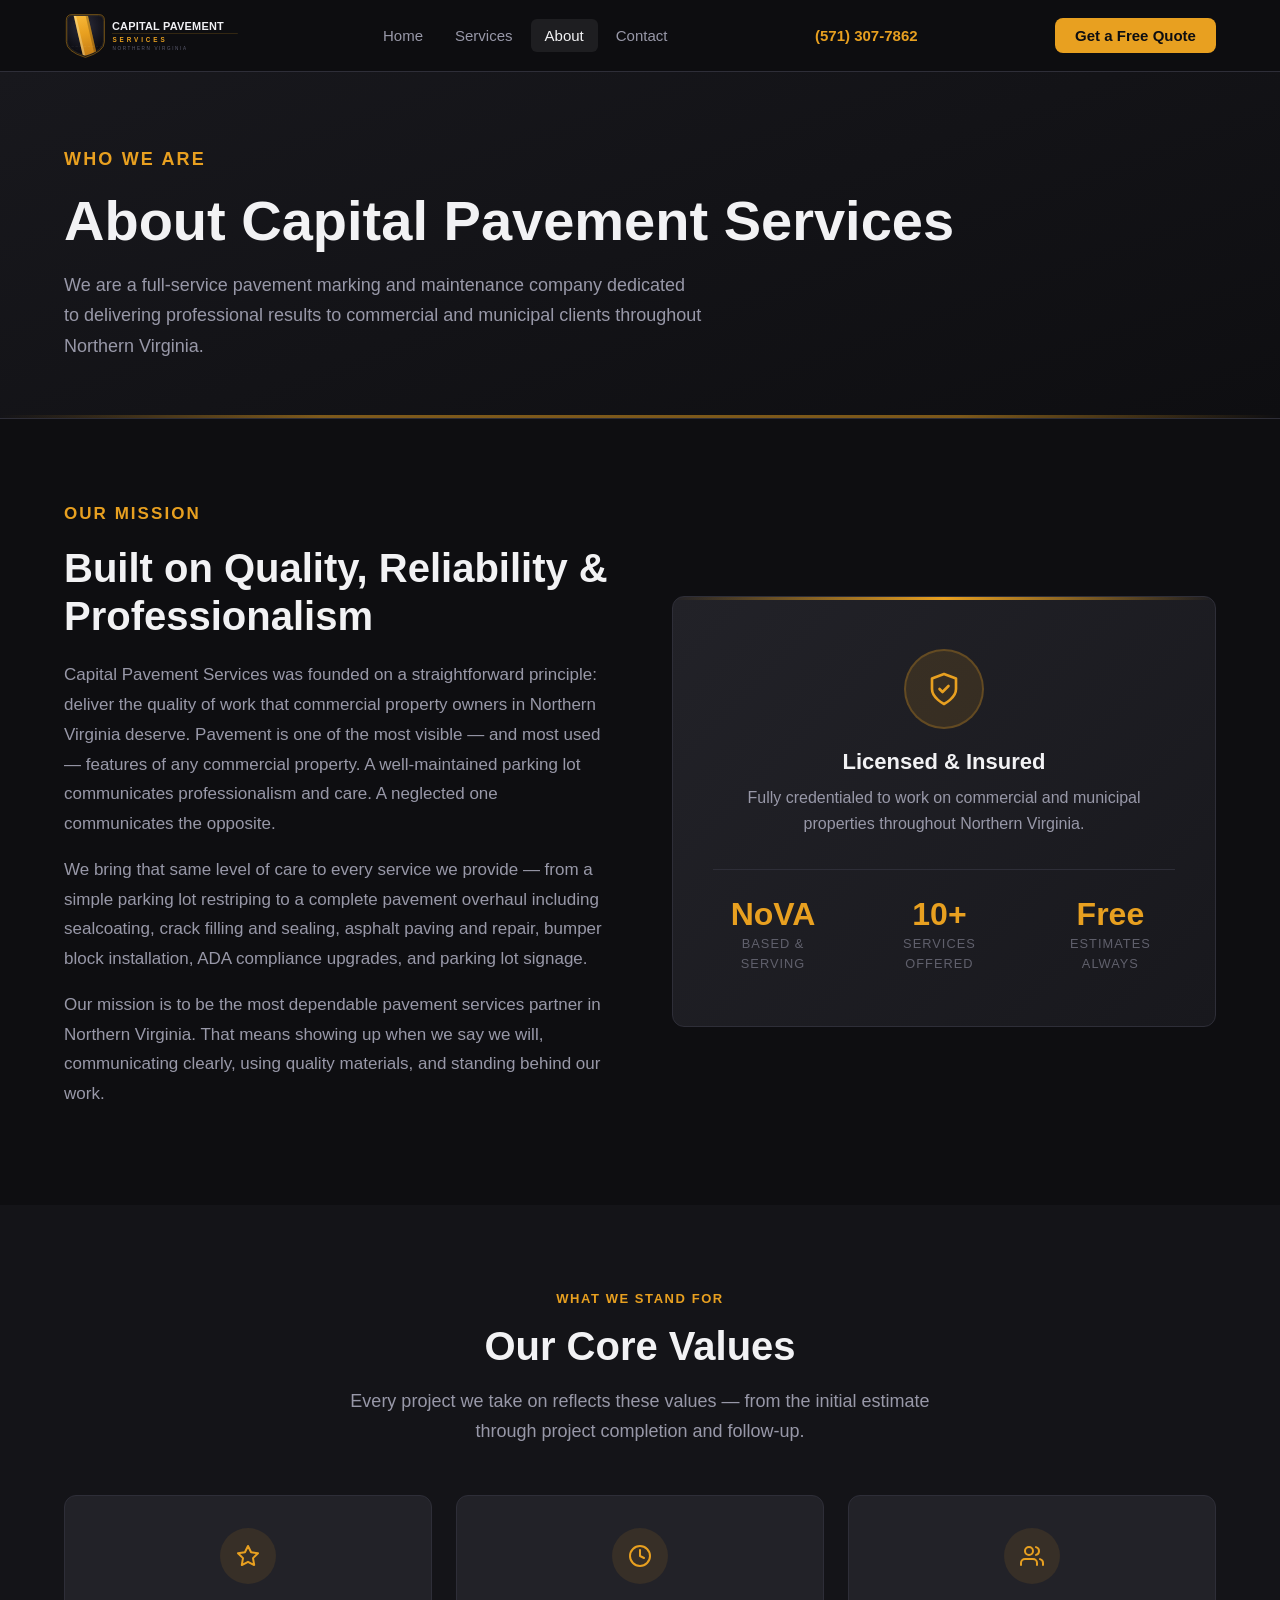
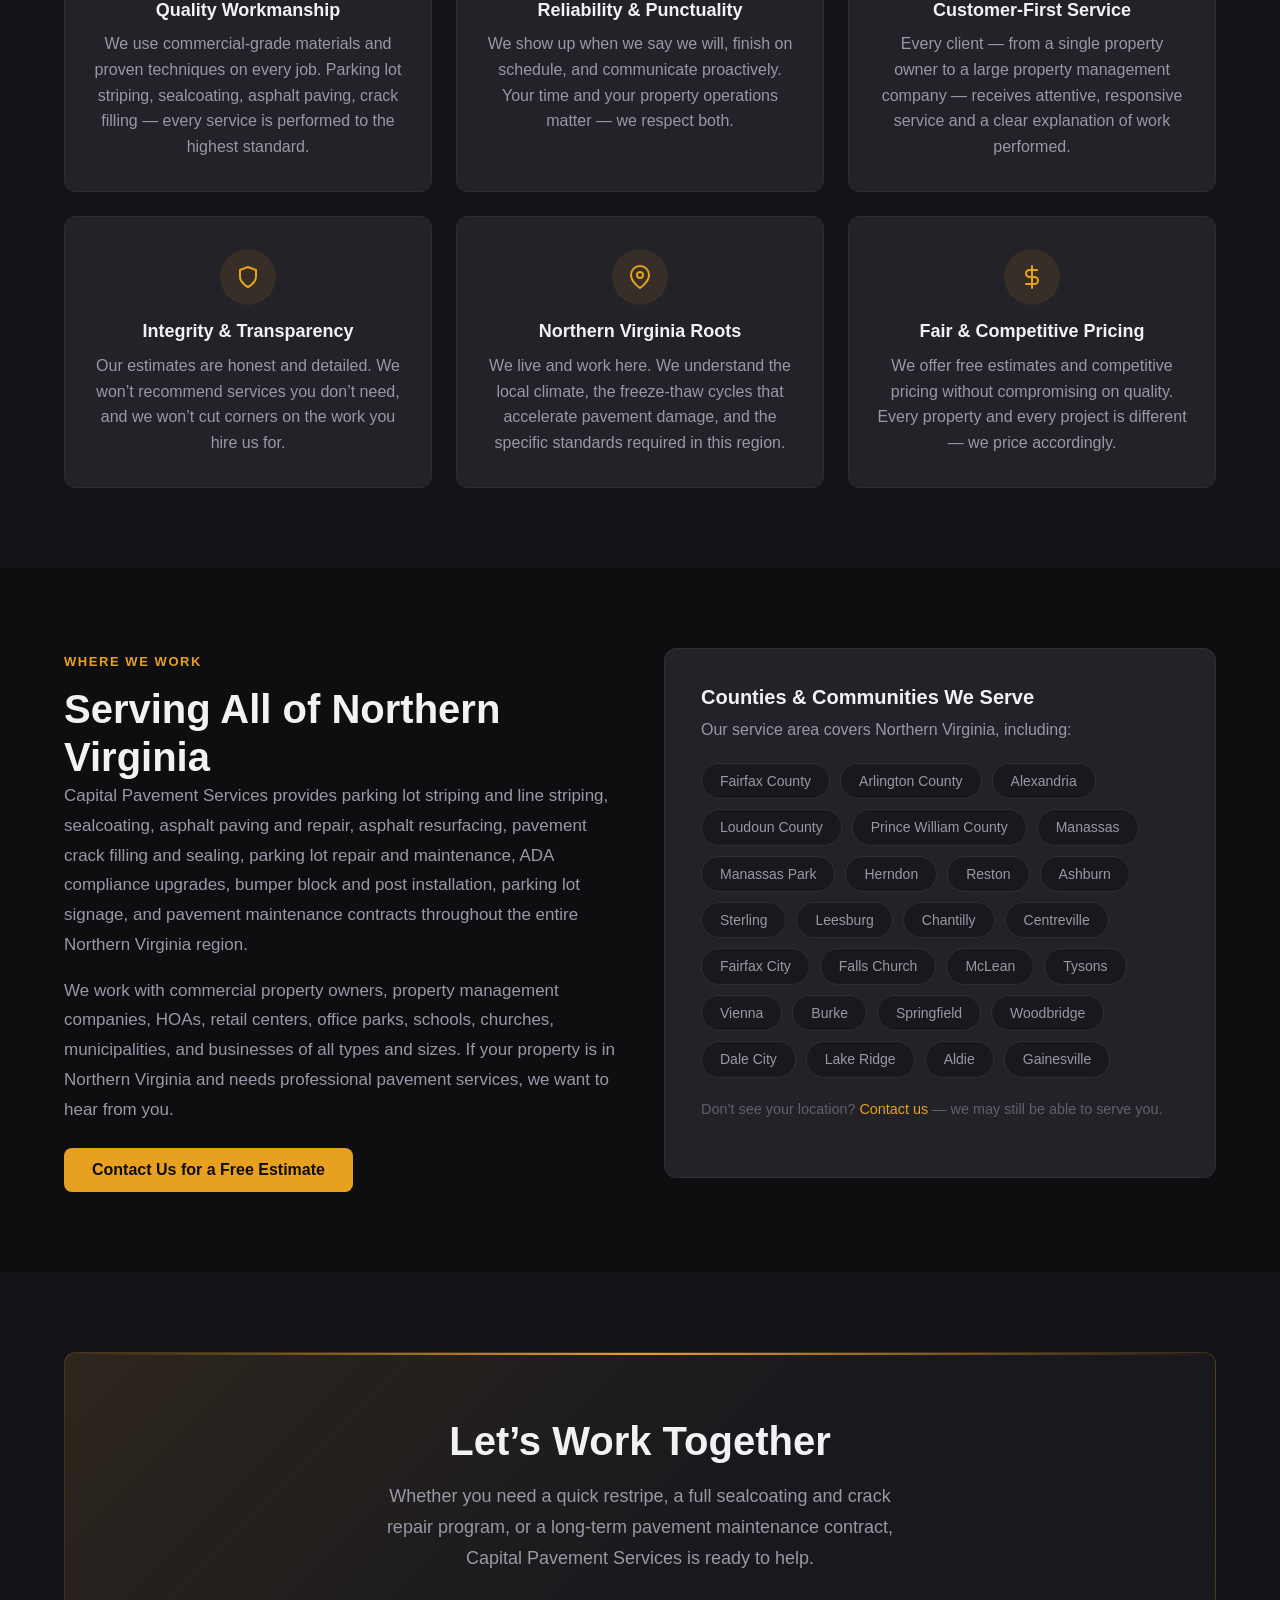
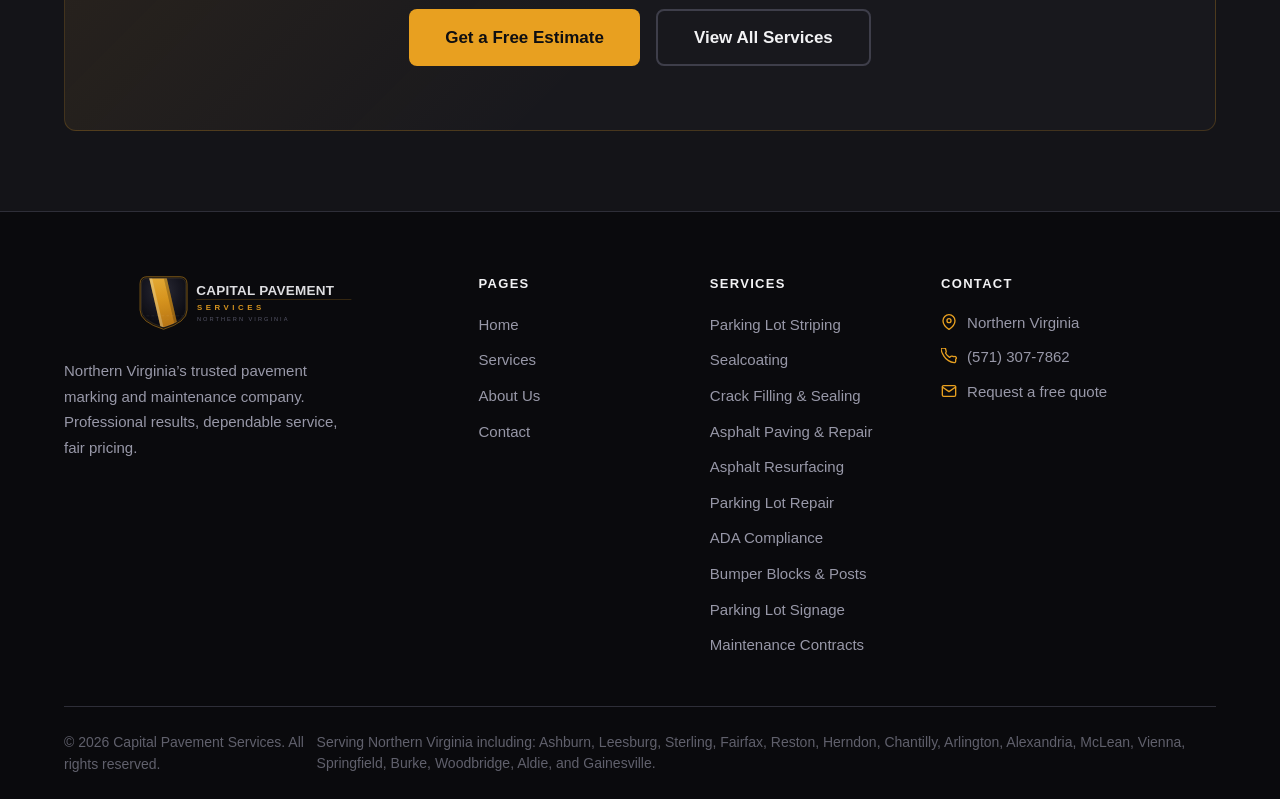
==== commit 3d2869a2: "Marketing and SEO improvements across all pages - Hero: updated headline, subheadline, and trust bad" ====
--- a/about.html
+++ b/about.html
@@ -356,7 +356,7 @@
       </div>
       <div class="footer-bottom">
         <p>&copy; 2026 Capital Pavement Services. All rights reserved.</p>
-        <p>Serving Northern Virginia — Fairfax, Arlington, Loudoun &amp; Prince William Counties</p>
+        <p class="footer-seo-text">Serving Northern Virginia including: Ashburn, Leesburg, Sterling, Fairfax, Reston, Herndon, Chantilly, Arlington, Alexandria, McLean, Vienna, Springfield, Burke, Woodbridge, Aldie, and Gainesville.</p>
       </div>
     </div>
   </footer>
--- a/css/styles.css
+++ b/css/styles.css
@@ -1718,6 +1718,580 @@
 }
 
 /* ============================================
+   Featured Service Description
+   ============================================ */
+
+.featured-service-desc {
+  font-size: 0.9rem;
+  color: var(--text-secondary);
+  line-height: 1.65;
+  margin-bottom: 14px;
+}
+
+/* ============================================
+   Client Grid — 5 items
+   Uses a 6-col subgrid so two bottom items center naturally
+   ============================================ */
+
+.client-grid-5 {
+  display: grid;
+  grid-template-columns: repeat(6, 1fr);
+}
+
+.client-grid-5 .client-card {
+  grid-column: span 2;
+}
+
+/* Center the bottom 2 cards: shift them into col 2-4 and 4-6 */
+.client-grid-5 .client-card:nth-child(4) {
+  grid-column: 2 / 4;
+}
+
+.client-grid-5 .client-card:nth-child(5) {
+  grid-column: 4 / 6;
+}
+
+/* ============================================
+   How It Works — Process Steps
+   ============================================ */
+
+.process-grid {
+  display: grid;
+  grid-template-columns: repeat(4, 1fr);
+  gap: 0;
+  position: relative;
+}
+
+/* Connector line between steps */
+.process-grid::before {
+  content: '';
+  position: absolute;
+  top: 52px;
+  left: calc(12.5% + 28px);
+  right: calc(12.5% + 28px);
+  height: 2px;
+  background: linear-gradient(90deg, var(--accent), var(--accent-dark));
+  opacity: 0.3;
+  z-index: 0;
+}
+
+.process-step {
+  display: flex;
+  flex-direction: column;
+  align-items: center;
+  text-align: center;
+  padding: 0 24px 32px;
+  position: relative;
+  z-index: 1;
+}
+
+.process-number {
+  font-size: 0.75rem;
+  font-weight: 800;
+  letter-spacing: 0.1em;
+  color: var(--accent);
+  margin-bottom: 12px;
+  background: rgba(232, 160, 32, 0.1);
+  border: 1px solid rgba(232, 160, 32, 0.25);
+  border-radius: 100px;
+  padding: 3px 12px;
+}
+
+.process-icon {
+  width: 56px;
+  height: 56px;
+  background: var(--bg-card);
+  border: 2px solid var(--border-light);
+  border-radius: 50%;
+  display: flex;
+  align-items: center;
+  justify-content: center;
+  margin-bottom: 16px;
+  color: var(--accent);
+  transition: all 0.25s ease;
+}
+
+.process-step:hover .process-icon {
+  background: rgba(232, 160, 32, 0.1);
+  border-color: var(--accent);
+}
+
+.process-icon svg {
+  width: 24px;
+  height: 24px;
+}
+
+.process-step h3 {
+  font-size: 1rem;
+  color: var(--text-primary);
+  margin-bottom: 8px;
+}
+
+.process-step p {
+  font-size: 0.875rem;
+  color: var(--text-secondary);
+  line-height: 1.6;
+  margin: 0;
+}
+
+@media (max-width: 768px) {
+  .process-grid {
+    grid-template-columns: repeat(2, 1fr);
+    gap: 32px 16px;
+  }
+
+  .process-grid::before {
+    display: none;
+  }
+
+  .client-grid-5 {
+    grid-template-columns: repeat(2, 1fr);
+  }
+
+  .client-grid-5 .client-card {
+    grid-column: span 1;
+  }
+
+  .client-grid-5 .client-card:nth-child(4),
+  .client-grid-5 .client-card:nth-child(5) {
+    grid-column: span 1;
+  }
+}
+
+@media (max-width: 480px) {
+  .process-grid {
+    grid-template-columns: 1fr;
+  }
+
+  .client-grid-5 {
+    grid-template-columns: 1fr;
+  }
+
+  .client-grid-5 .client-card {
+    grid-column: span 1;
+  }
+}
+
+/* ============================================
+   Service Bullet List (services.html cards)
+   ============================================ */
+
+.service-bullet-list {
+  list-style: none;
+  display: flex;
+  flex-direction: column;
+  gap: 8px;
+  flex: 1;
+  margin-bottom: 0;
+}
+
+.service-bullet-list li {
+  display: flex;
+  align-items: flex-start;
+  gap: 10px;
+  font-size: 0.9375rem;
+  color: var(--text-secondary);
+  line-height: 1.45;
+}
+
+.service-bullet-list li::before {
+  content: '';
+  width: 6px;
+  height: 6px;
+  background: var(--accent);
+  border-radius: 50%;
+  flex-shrink: 0;
+  margin-top: 6px;
+}
+
+/* ============================================
+   Footer SEO Text
+   ============================================ */
+
+.footer-seo-text {
+  font-size: 0.8125rem;
+  color: var(--text-muted);
+  margin: 0;
+  line-height: 1.5;
+}
+
+/* ============================================
+   Trust Badges (Hero)
+   ============================================ */
+
+.hero-trust {
+  display: flex;
+  flex-wrap: wrap;
+  gap: 12px;
+  margin-top: 48px;
+  padding-top: 40px;
+  border-top: 1px solid var(--border);
+}
+
+.trust-badge {
+  display: inline-flex;
+  align-items: center;
+  gap: 6px;
+  background: rgba(232, 160, 32, 0.08);
+  border: 1px solid rgba(232, 160, 32, 0.2);
+  border-radius: 100px;
+  padding: 8px 20px;
+  font-size: 0.9rem;
+  font-weight: 600;
+  color: var(--text-primary);
+  white-space: nowrap;
+}
+
+/* ============================================
+   Featured Services (Homepage Top 3)
+   ============================================ */
+
+.featured-services-grid {
+  display: grid;
+  grid-template-columns: repeat(3, 1fr);
+  gap: 24px;
+  margin-bottom: 40px;
+}
+
+.featured-service-card {
+  background: var(--bg-card);
+  border: 1px solid var(--border);
+  border-radius: var(--radius-lg);
+  padding: 32px;
+  transition: all 0.25s ease;
+  position: relative;
+  overflow: hidden;
+  display: flex;
+  flex-direction: column;
+}
+
+.featured-service-card::before {
+  content: '';
+  position: absolute;
+  top: 0;
+  left: 0;
+  right: 0;
+  height: 3px;
+  background: var(--accent);
+  transform: scaleX(0);
+  transition: transform 0.25s ease;
+  transform-origin: left;
+}
+
+.featured-service-card:hover {
+  background: var(--bg-card-hover);
+  border-color: var(--border-light);
+  transform: translateY(-4px);
+  box-shadow: var(--shadow-lg);
+}
+
+.featured-service-card:hover::before {
+  transform: scaleX(1);
+}
+
+.featured-service-card h3 {
+  font-size: 1.25rem;
+  margin-bottom: 16px;
+  color: var(--text-primary);
+}
+
+.featured-service-card h3 a {
+  color: inherit;
+  text-decoration: none;
+}
+
+.featured-service-card h3 a:hover {
+  color: var(--accent);
+}
+
+.featured-service-list {
+  list-style: none;
+  display: flex;
+  flex-direction: column;
+  gap: 8px;
+  margin-bottom: 20px;
+  flex: 1;
+}
+
+.featured-service-list li {
+  display: flex;
+  align-items: center;
+  gap: 10px;
+  font-size: 0.9375rem;
+  color: var(--text-secondary);
+}
+
+.featured-service-list li::before {
+  content: '';
+  width: 6px;
+  height: 6px;
+  background: var(--accent);
+  border-radius: 50%;
+  flex-shrink: 0;
+}
+
+.services-secondary-grid {
+  border-top: 1px solid var(--border);
+  padding-top: 32px;
+}
+
+/* ============================================
+   Who We Serve
+   ============================================ */
+
+.client-grid {
+  display: grid;
+  grid-template-columns: repeat(3, 1fr);
+  gap: 24px;
+}
+
+.client-card {
+  background: var(--bg-card);
+  border: 1px solid var(--border);
+  border-radius: var(--radius-lg);
+  padding: 32px 28px;
+  transition: all 0.25s ease;
+}
+
+.client-card:hover {
+  border-color: rgba(232, 160, 32, 0.3);
+  transform: translateY(-3px);
+  box-shadow: var(--shadow);
+}
+
+.client-icon {
+  font-size: 2rem;
+  margin-bottom: 14px;
+  display: block;
+  line-height: 1;
+}
+
+.client-card h3 {
+  font-size: 1.0625rem;
+  color: var(--text-primary);
+  margin-bottom: 10px;
+}
+
+.client-card p {
+  font-size: 0.9rem;
+  color: var(--text-secondary);
+  line-height: 1.65;
+  margin: 0;
+}
+
+/* ============================================
+   Before / After Section
+   ============================================ */
+
+.before-after-grid {
+  display: grid;
+  grid-template-columns: repeat(3, 1fr);
+  gap: 24px;
+}
+
+.before-after-card {
+  background: var(--bg-card);
+  border: 1px solid var(--border);
+  border-radius: var(--radius-lg);
+  overflow: hidden;
+  transition: all 0.25s ease;
+}
+
+.before-after-card:hover {
+  border-color: var(--border-light);
+  box-shadow: var(--shadow);
+  transform: translateY(-2px);
+}
+
+.before-after-label {
+  font-size: 1rem;
+  color: var(--text-primary);
+  padding: 16px 20px 12px;
+  margin: 0;
+  border-bottom: 1px solid var(--border);
+}
+
+.before-after-images {
+  display: grid;
+  grid-template-columns: 1fr 1fr;
+}
+
+.ba-image-wrap {
+  position: relative;
+  overflow: hidden;
+}
+
+.ba-image-wrap img {
+  width: 100%;
+  aspect-ratio: 4 / 3;
+  object-fit: cover;
+  display: block;
+  transition: transform 0.3s ease;
+}
+
+.before-after-card:hover .ba-image-wrap img {
+  transform: scale(1.04);
+}
+
+.ba-tag {
+  position: absolute;
+  top: 8px;
+  left: 8px;
+  background: rgba(0, 0, 0, 0.72);
+  color: var(--text-secondary);
+  font-size: 0.7rem;
+  font-weight: 700;
+  letter-spacing: 0.1em;
+  text-transform: uppercase;
+  padding: 3px 10px;
+  border-radius: 100px;
+  z-index: 1;
+}
+
+.ba-tag-after {
+  background: rgba(232, 160, 32, 0.85);
+  color: #0e0e11;
+}
+
+/* ============================================
+   Reviews / Testimonials
+   ============================================ */
+
+.reviews-grid {
+  display: grid;
+  grid-template-columns: repeat(3, 1fr);
+  gap: 24px;
+}
+
+.review-card {
+  background: var(--bg-card);
+  border: 1px solid var(--border);
+  border-radius: var(--radius-lg);
+  padding: 32px;
+  display: flex;
+  flex-direction: column;
+  gap: 16px;
+  transition: all 0.25s ease;
+}
+
+.review-card:hover {
+  border-color: rgba(232, 160, 32, 0.25);
+  transform: translateY(-2px);
+  box-shadow: var(--shadow);
+}
+
+.review-stars {
+  display: flex;
+  gap: 2px;
+  font-size: 1.125rem;
+  color: #f9c22e;
+}
+
+.review-text {
+  font-size: 0.9375rem;
+  line-height: 1.75;
+  color: var(--text-secondary);
+  flex: 1;
+  margin: 0;
+  font-style: italic;
+}
+
+.review-author {
+  display: flex;
+  align-items: center;
+  justify-content: space-between;
+  gap: 12px;
+  padding-top: 16px;
+  border-top: 1px solid var(--border);
+}
+
+.review-author-info strong {
+  display: block;
+  font-size: 0.9375rem;
+  color: var(--text-primary);
+  font-weight: 700;
+}
+
+.review-author-info span {
+  font-size: 0.8125rem;
+  color: var(--text-muted);
+}
+
+.review-google-badge {
+  flex-shrink: 0;
+  width: 32px;
+  height: 32px;
+  background: var(--bg-secondary);
+  border: 1px solid var(--border);
+  border-radius: 50%;
+  display: flex;
+  align-items: center;
+  justify-content: center;
+}
+
+/* ============================================
+   Responsive — new sections
+   ============================================ */
+
+@media (max-width: 1024px) {
+  .featured-services-grid {
+    grid-template-columns: repeat(3, 1fr);
+  }
+
+  .client-grid {
+    grid-template-columns: repeat(2, 1fr);
+  }
+
+  .before-after-grid {
+    grid-template-columns: 1fr;
+  }
+
+  .reviews-grid {
+    grid-template-columns: 1fr;
+  }
+}
+
+@media (max-width: 768px) {
+  .featured-services-grid {
+    grid-template-columns: 1fr;
+  }
+
+  .client-grid {
+    grid-template-columns: 1fr 1fr;
+    gap: 16px;
+  }
+
+  .before-after-grid {
+    grid-template-columns: 1fr;
+  }
+
+  .reviews-grid {
+    grid-template-columns: 1fr;
+  }
+
+  .hero-trust {
+    margin-top: 36px;
+    padding-top: 28px;
+    gap: 10px;
+  }
+
+  .trust-badge {
+    font-size: 0.825rem;
+    padding: 7px 14px;
+  }
+}
+
+@media (max-width: 480px) {
+  .client-grid {
+    grid-template-columns: 1fr;
+  }
+
+  .before-after-images {
+    grid-template-columns: 1fr 1fr;
+  }
+}
+
+/* ============================================
    FAQ Section
    ============================================ */
 
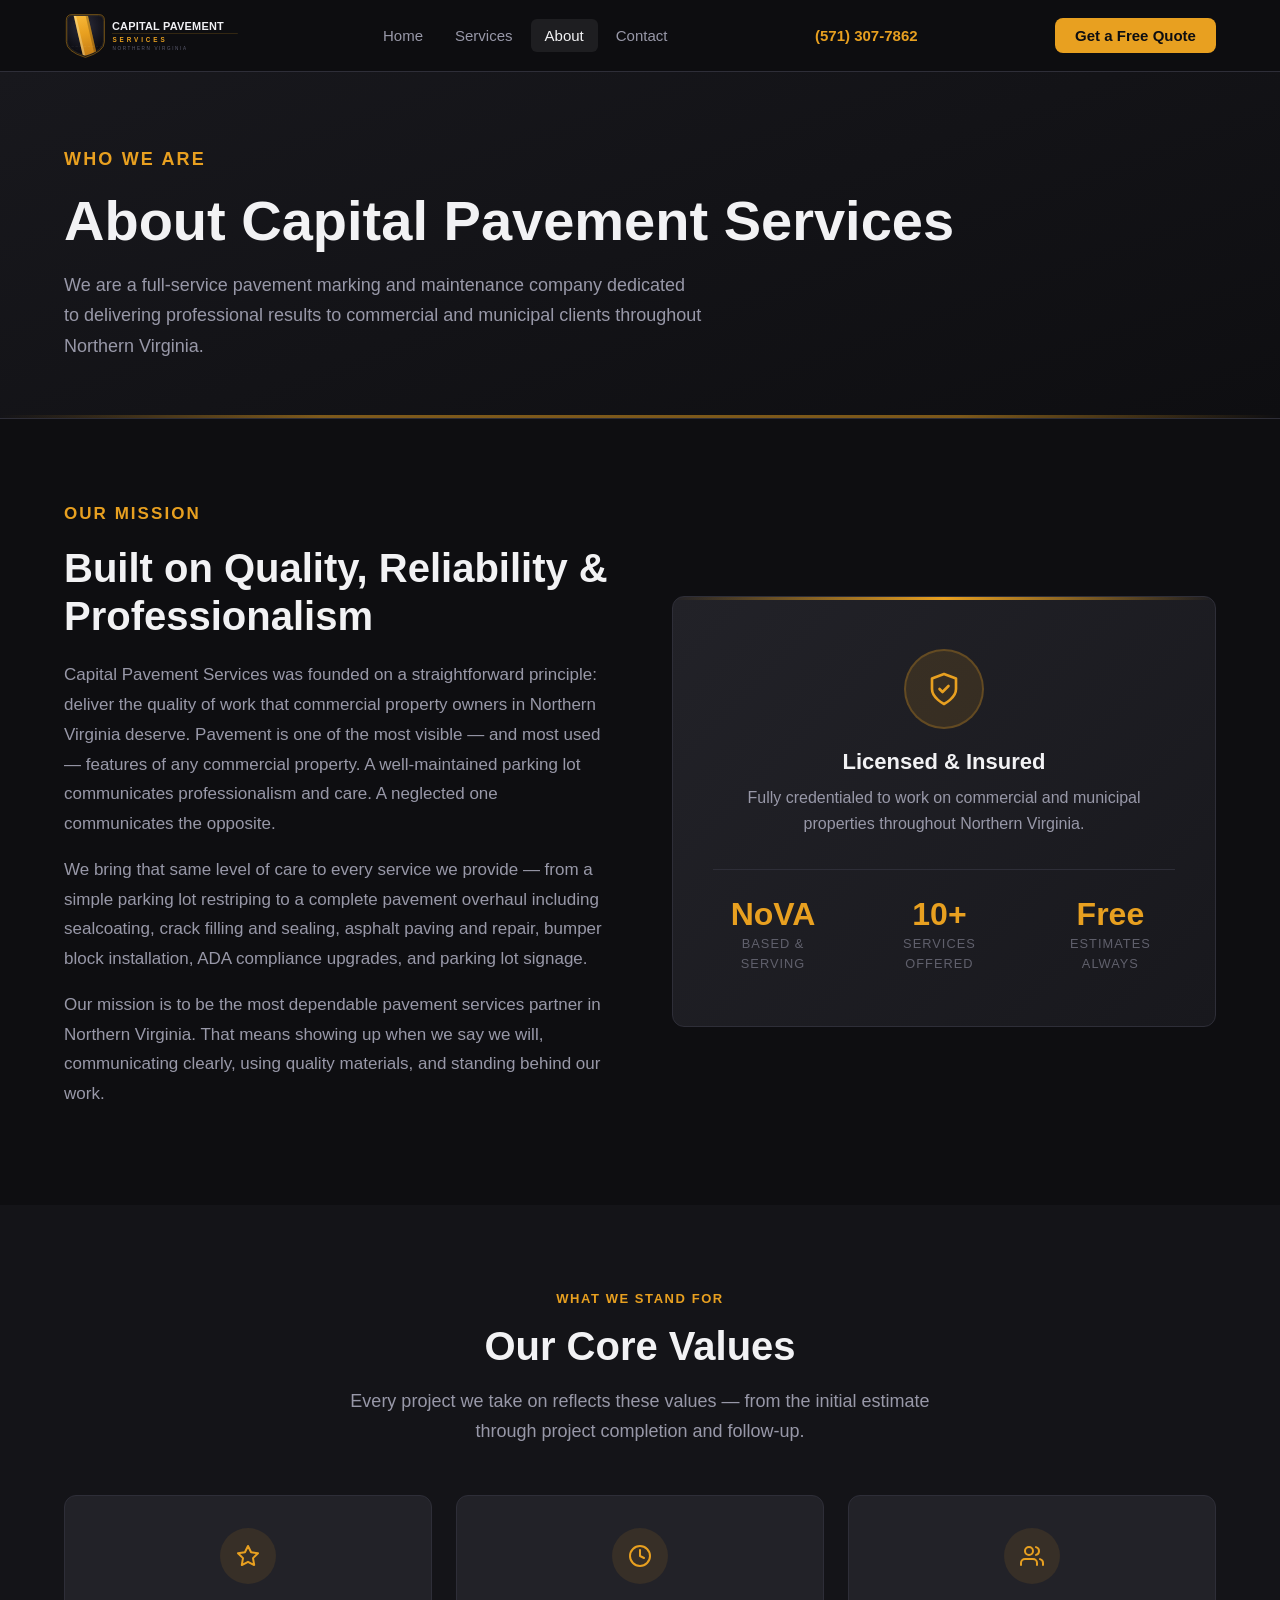
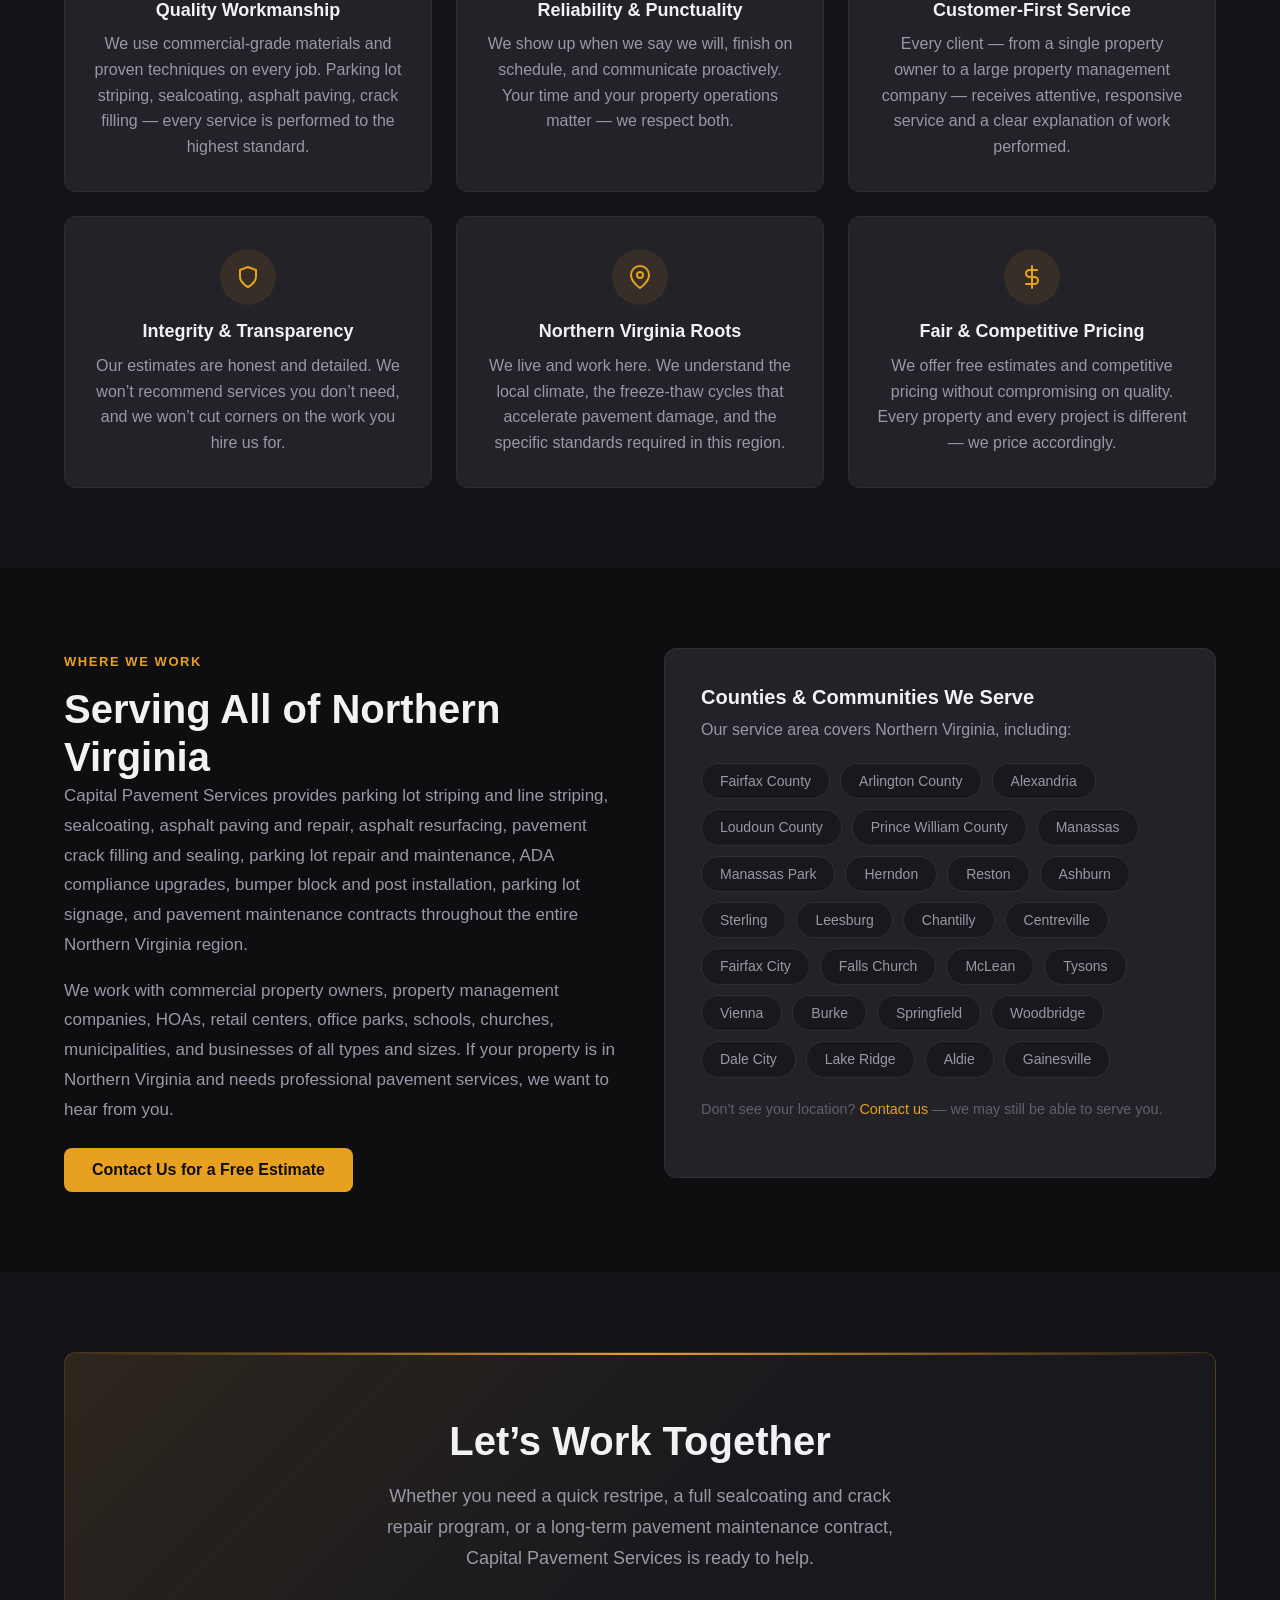
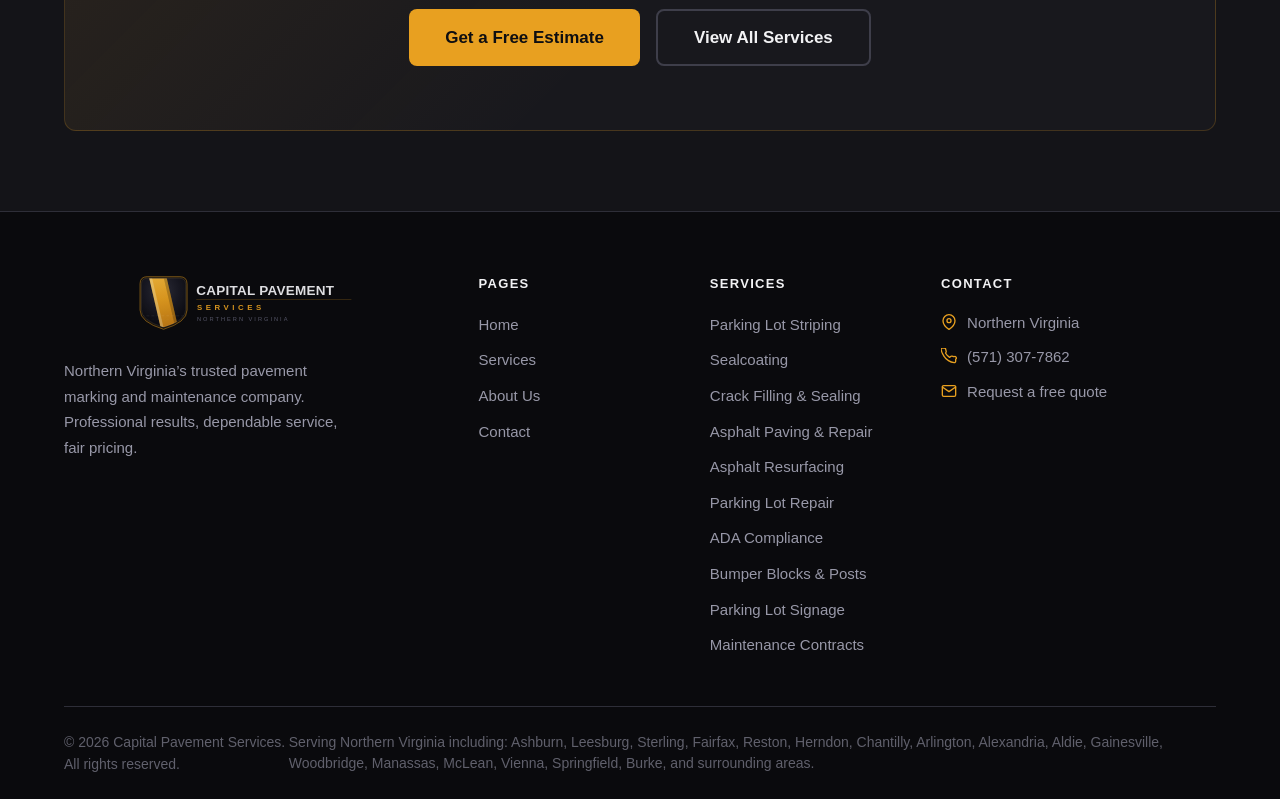
==== commit f45bf982: "Refine marketing copy and SEO updates - Footer: expanded city list with Manassas and surrounding are" ====
--- a/about.html
+++ b/about.html
@@ -356,7 +356,7 @@
       </div>
       <div class="footer-bottom">
         <p>&copy; 2026 Capital Pavement Services. All rights reserved.</p>
-        <p class="footer-seo-text">Serving Northern Virginia including: Ashburn, Leesburg, Sterling, Fairfax, Reston, Herndon, Chantilly, Arlington, Alexandria, McLean, Vienna, Springfield, Burke, Woodbridge, Aldie, and Gainesville.</p>
+        <p class="footer-seo-text">Serving Northern Virginia including: Ashburn, Leesburg, Sterling, Fairfax, Reston, Herndon, Chantilly, Arlington, Alexandria, Aldie, Gainesville, Woodbridge, Manassas, McLean, Vienna, Springfield, Burke, and surrounding areas.</p>
       </div>
     </div>
   </footer>
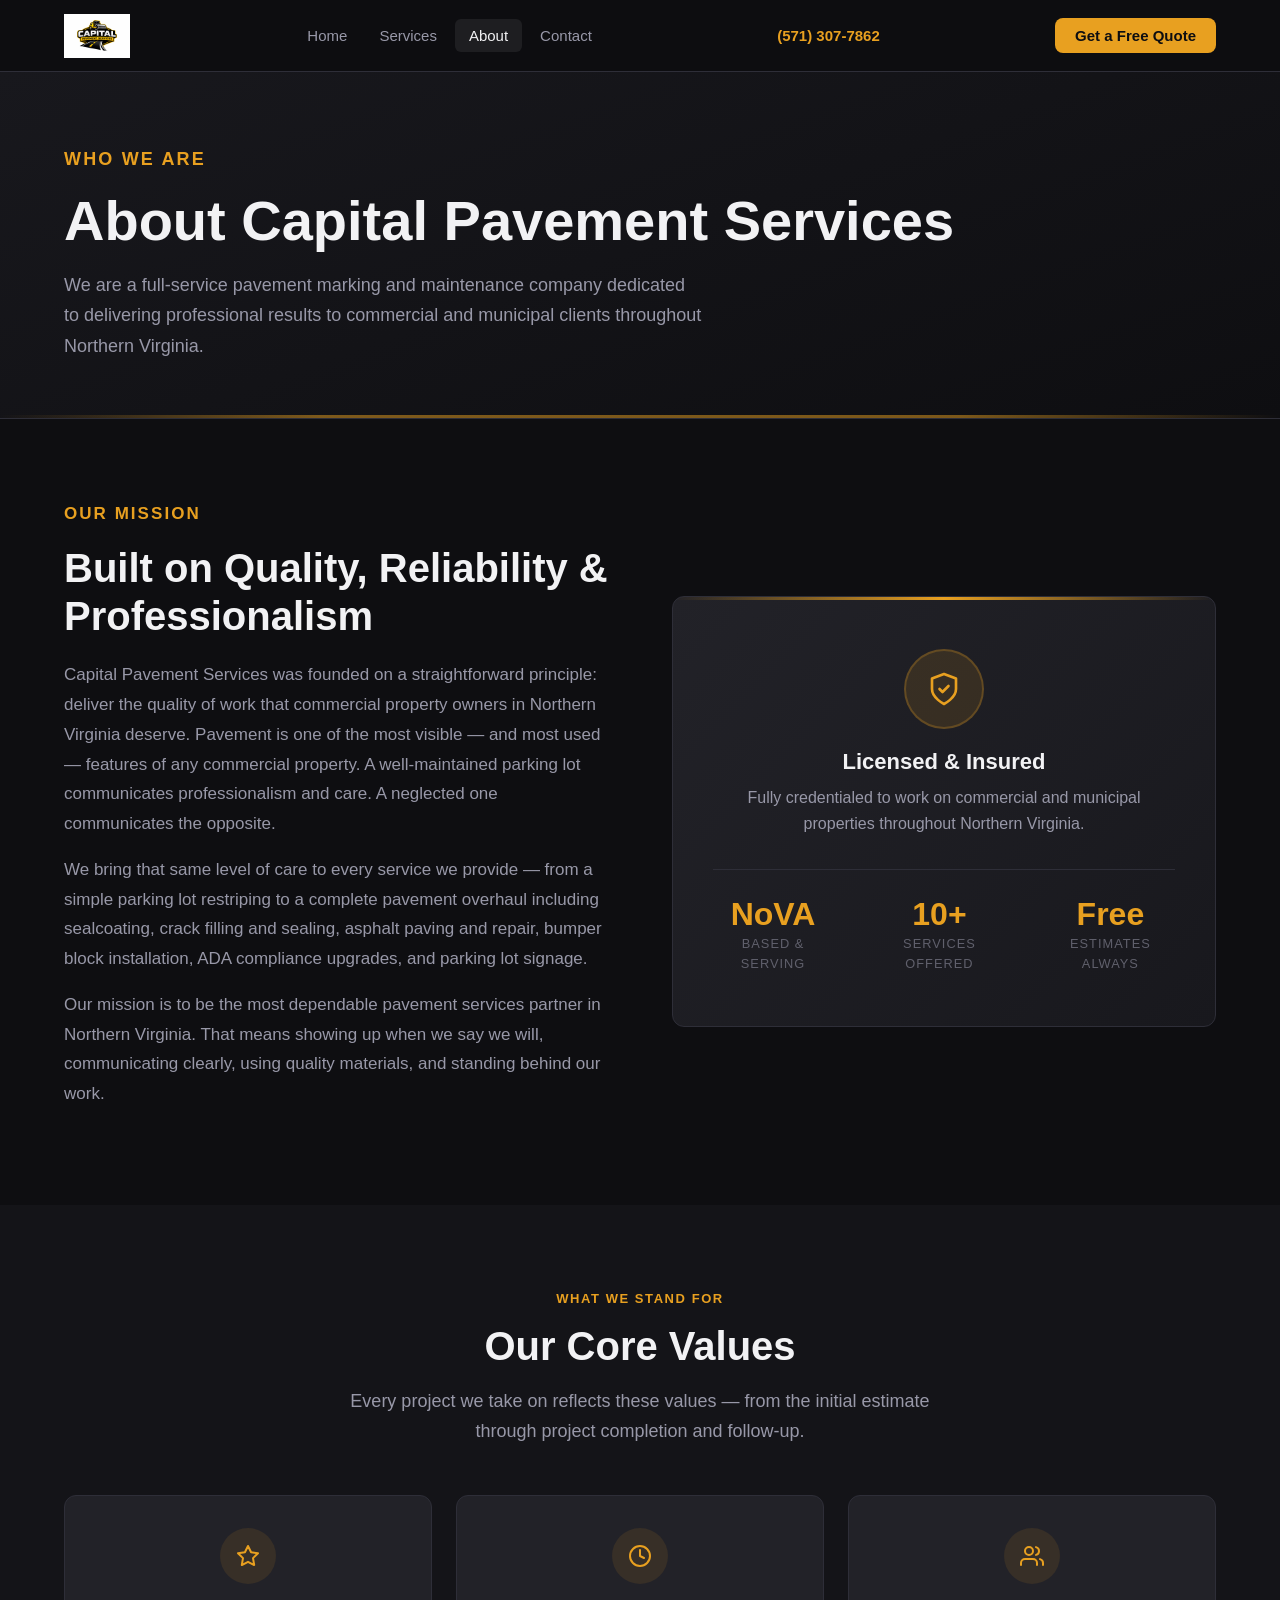
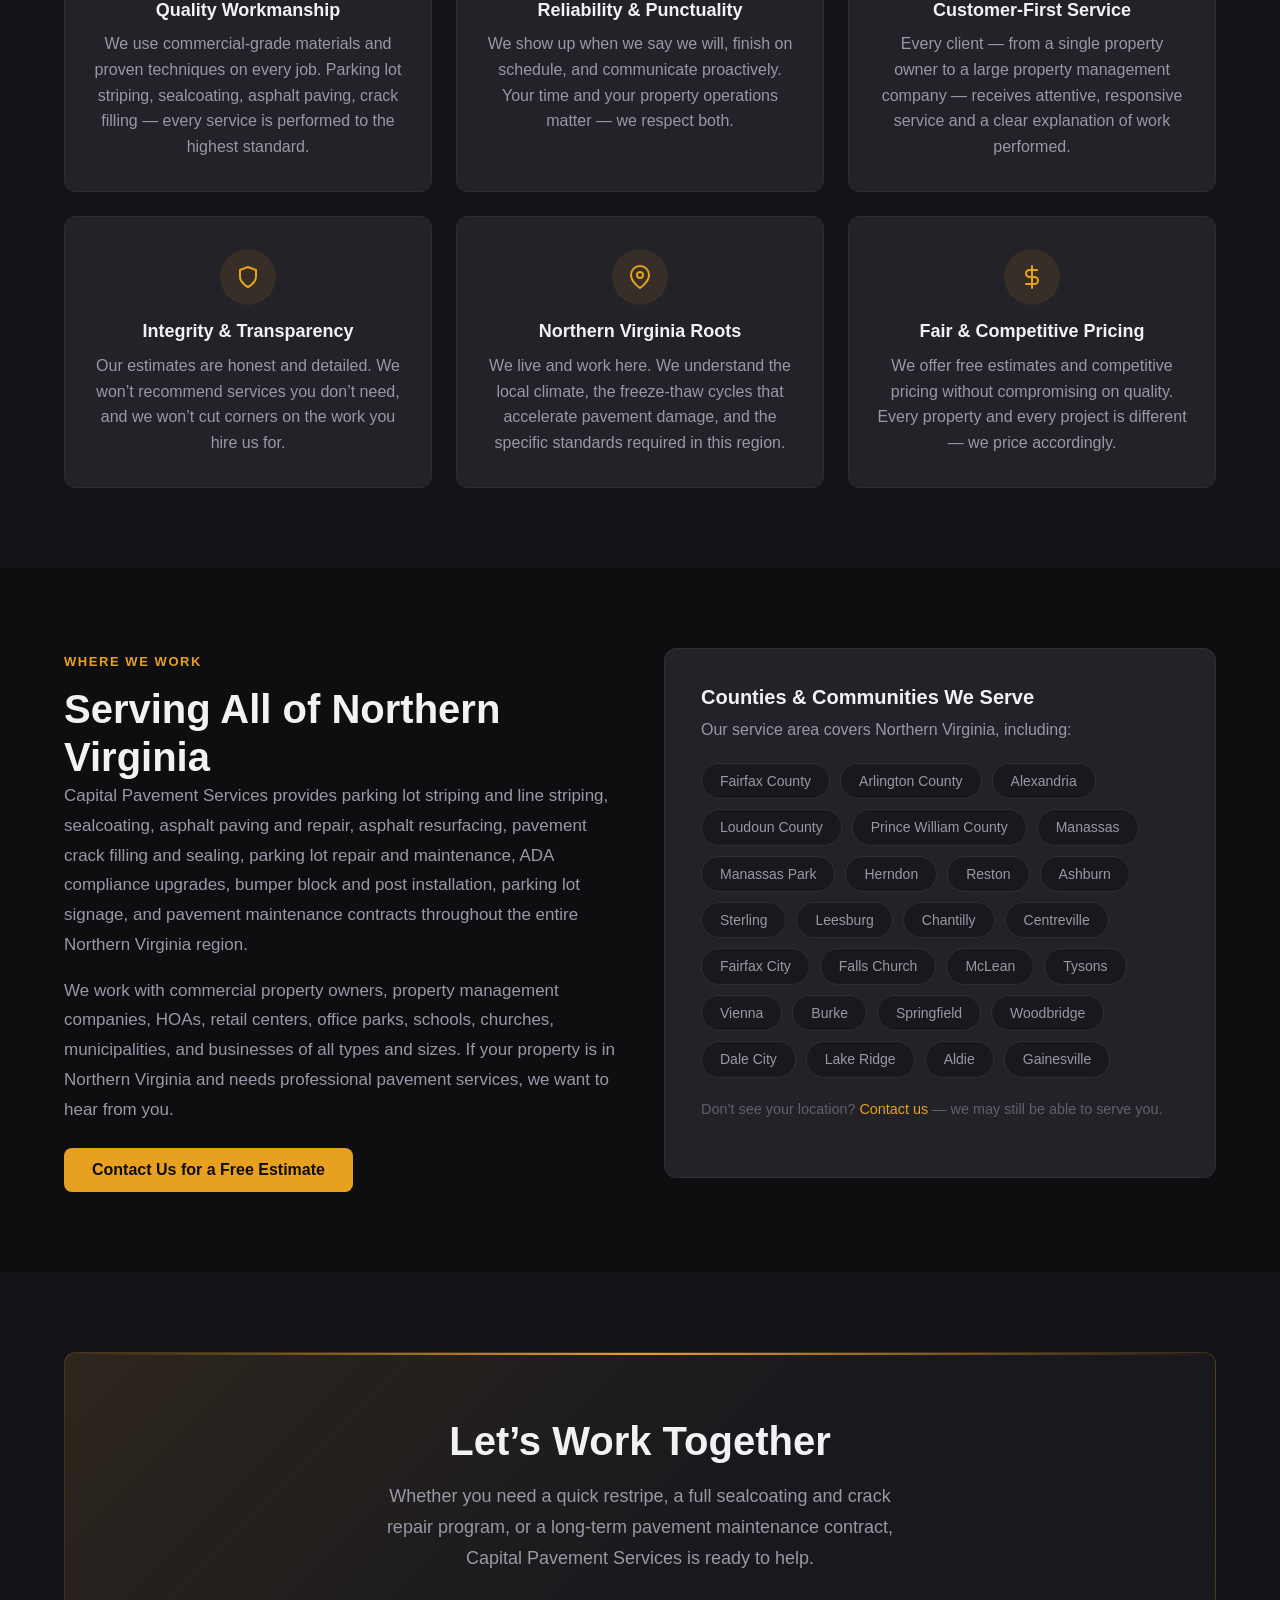
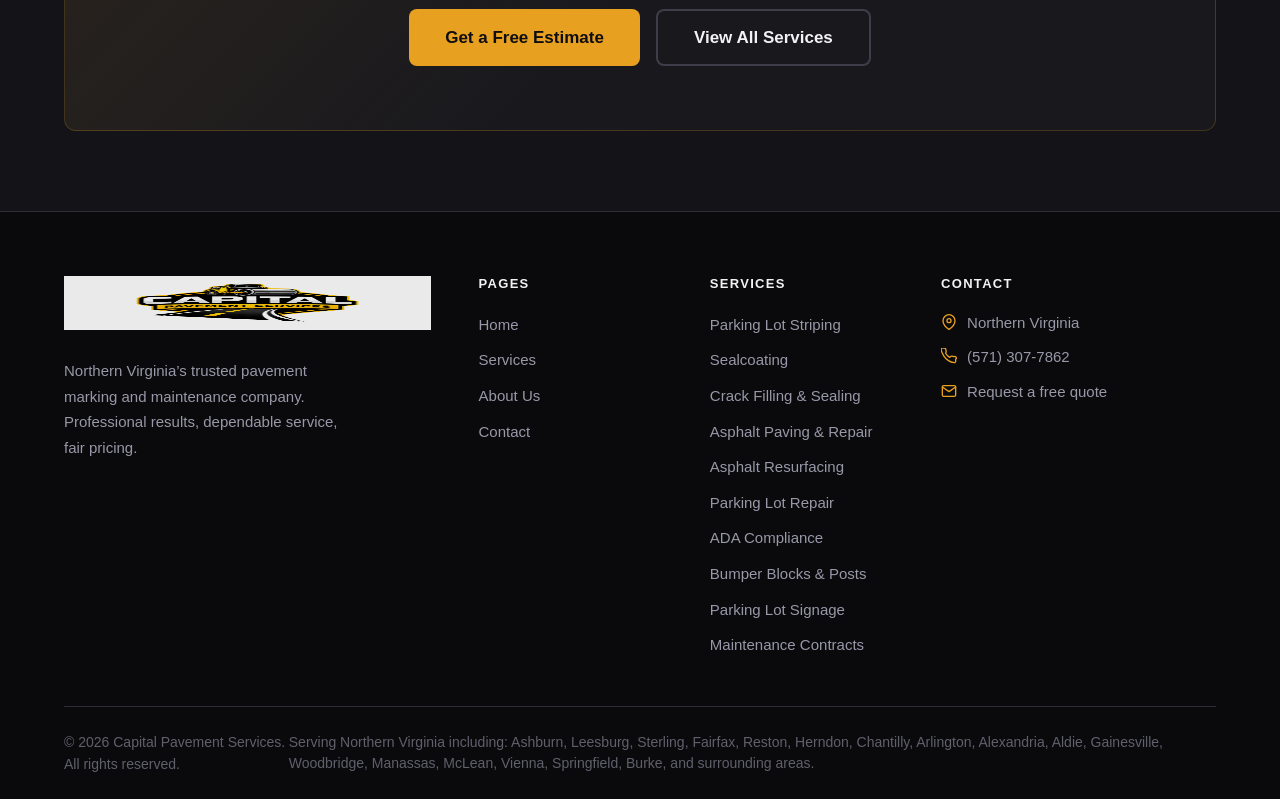
==== commit 4cfffef5: "Remove placeholder reviews and photos, fix carousel, add schema markup, update logo and hero image" ====
--- a/about.html
+++ b/about.html
@@ -7,6 +7,43 @@
   <meta name="description" content="Capital Pavement Services is a full-service pavement marking and maintenance company based in Northern Virginia. Learn about our mission, service area, and commitment to quality pavement work." />
   <link rel="canonical" href="https://capitalpavementservices.com/about.html" />
   <link rel="stylesheet" href="css/styles.css" />
+  <!-- ===== STRUCTURED DATA: HomeAndConstructionBusiness ===== -->
+  <script type="application/ld+json">
+  {
+    "@context": "https://schema.org",
+    "@type": "HomeAndConstructionBusiness",
+    "name": "Capital Pavement Services",
+    "url": "https://capitalpavementservices.com",
+    "telephone": "+15713077862",
+    "description": "Professional parking lot striping, sealcoating, crack filling, and pavement maintenance services for commercial properties throughout Northern Virginia.",
+    "priceRange": "$",
+    "areaServed": [
+      {"@type": "City", "name": "Ashburn"},
+      {"@type": "City", "name": "Leesburg"},
+      {"@type": "City", "name": "Herndon"},
+      {"@type": "City", "name": "Reston"},
+      {"@type": "City", "name": "Sterling"},
+      {"@type": "City", "name": "Chantilly"},
+      {"@type": "City", "name": "Manassas"},
+      {"@type": "City", "name": "Springfield"},
+      {"@type": "City", "name": "Burke"},
+      {"@type": "City", "name": "McLean"},
+      {"@type": "City", "name": "Vienna"},
+      {"@type": "City", "name": "Woodbridge"},
+      {"@type": "City", "name": "Alexandria"},
+      {"@type": "AdministrativeArea", "name": "Fairfax County"},
+      {"@type": "AdministrativeArea", "name": "Loudoun County"},
+      {"@type": "AdministrativeArea", "name": "Prince William County"},
+      {"@type": "AdministrativeArea", "name": "Arlington County"}
+    ],
+    "address": {
+      "@type": "PostalAddress",
+      "addressRegion": "VA",
+      "addressCountry": "US"
+    },
+    "openingHours": "Mo-Sa 08:00-18:00"
+  }
+  </script>
 </head>
 <body>
 
@@ -14,7 +51,7 @@
   <nav class="nav" role="navigation" aria-label="Main navigation">
     <div class="container nav-inner">
       <a href="index.html" class="nav-logo" aria-label="Capital Pavement Services Home">
-        <img src="logo.svg" alt="Capital Pavement Services — Northern Virginia" class="nav-logo-img" />
+        <img src="images/Capital%20Pavement%20Logo.png" alt="Capital Pavement Services — Northern Virginia" class="nav-logo-img" />
       </a>
       <ul class="nav-links" role="list">
         <li><a href="index.html" class="nav-link">Home</a></li>
@@ -299,7 +336,7 @@
       <div class="footer-grid">
         <div class="footer-brand">
           <div class="footer-logo">
-            <img src="logo.svg" alt="Capital Pavement Services — Northern Virginia" class="footer-logo-img" />
+            <img src="images/Capital%20Pavement%20Logo.png" alt="Capital Pavement Services — Northern Virginia" class="footer-logo-img" />
           </div>
           <p>
             Northern Virginia&rsquo;s trusted pavement marking and maintenance company.
--- a/css/styles.css
+++ b/css/styles.css
@@ -1728,28 +1728,6 @@
   margin-bottom: 14px;
 }
 
-/* ============================================
-   Client Grid — 5 items
-   Uses a 6-col subgrid so two bottom items center naturally
-   ============================================ */
-
-.client-grid-5 {
-  display: grid;
-  grid-template-columns: repeat(6, 1fr);
-}
-
-.client-grid-5 .client-card {
-  grid-column: span 2;
-}
-
-/* Center the bottom 2 cards: shift them into col 2-4 and 4-6 */
-.client-grid-5 .client-card:nth-child(4) {
-  grid-column: 2 / 4;
-}
-
-.client-grid-5 .client-card:nth-child(5) {
-  grid-column: 4 / 6;
-}
 
 /* ============================================
    How It Works — Process Steps
@@ -1844,31 +1822,11 @@
     display: none;
   }
 
-  .client-grid-5 {
-    grid-template-columns: repeat(2, 1fr);
-  }
-
-  .client-grid-5 .client-card {
-    grid-column: span 1;
-  }
-
-  .client-grid-5 .client-card:nth-child(4),
-  .client-grid-5 .client-card:nth-child(5) {
-    grid-column: span 1;
-  }
 }
 
 @media (max-width: 480px) {
   .process-grid {
     grid-template-columns: 1fr;
-  }
-
-  .client-grid-5 {
-    grid-template-columns: 1fr;
-  }
-
-  .client-grid-5 .client-card {
-    grid-column: span 1;
   }
 }
 
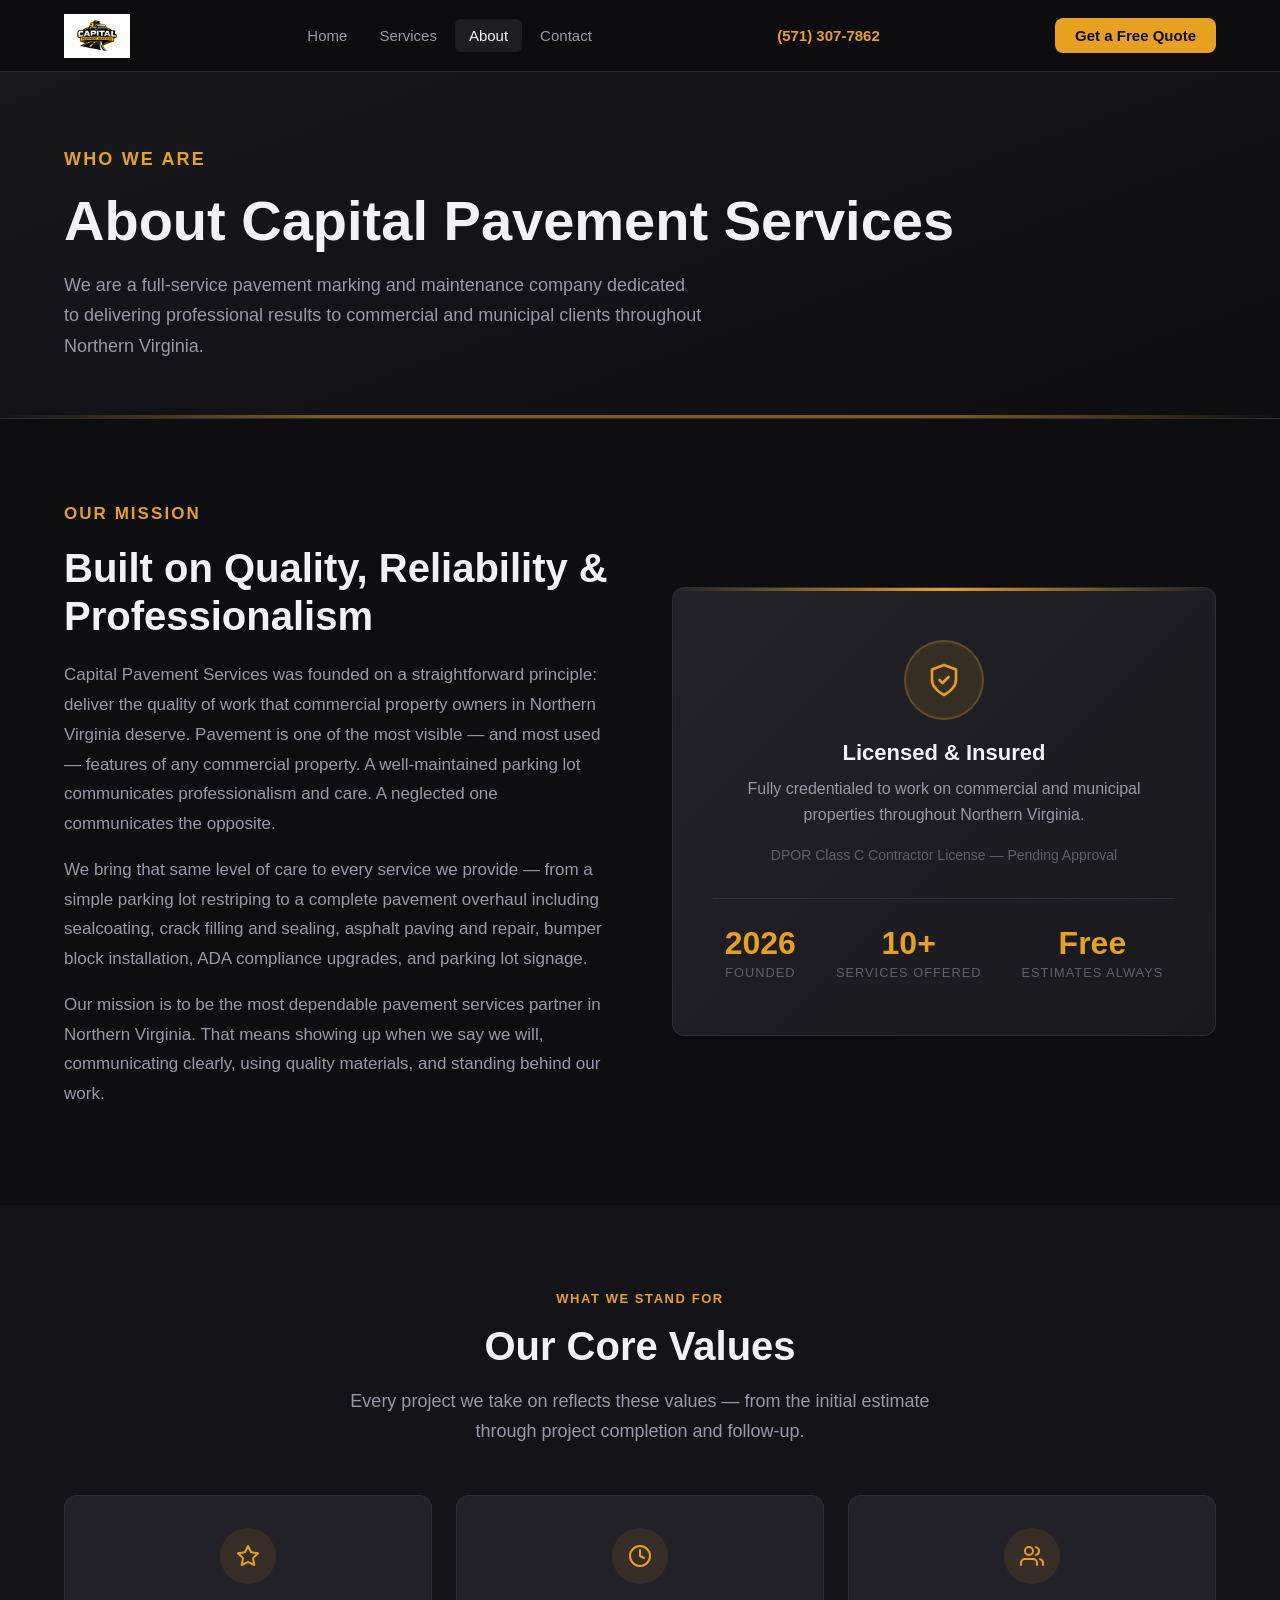
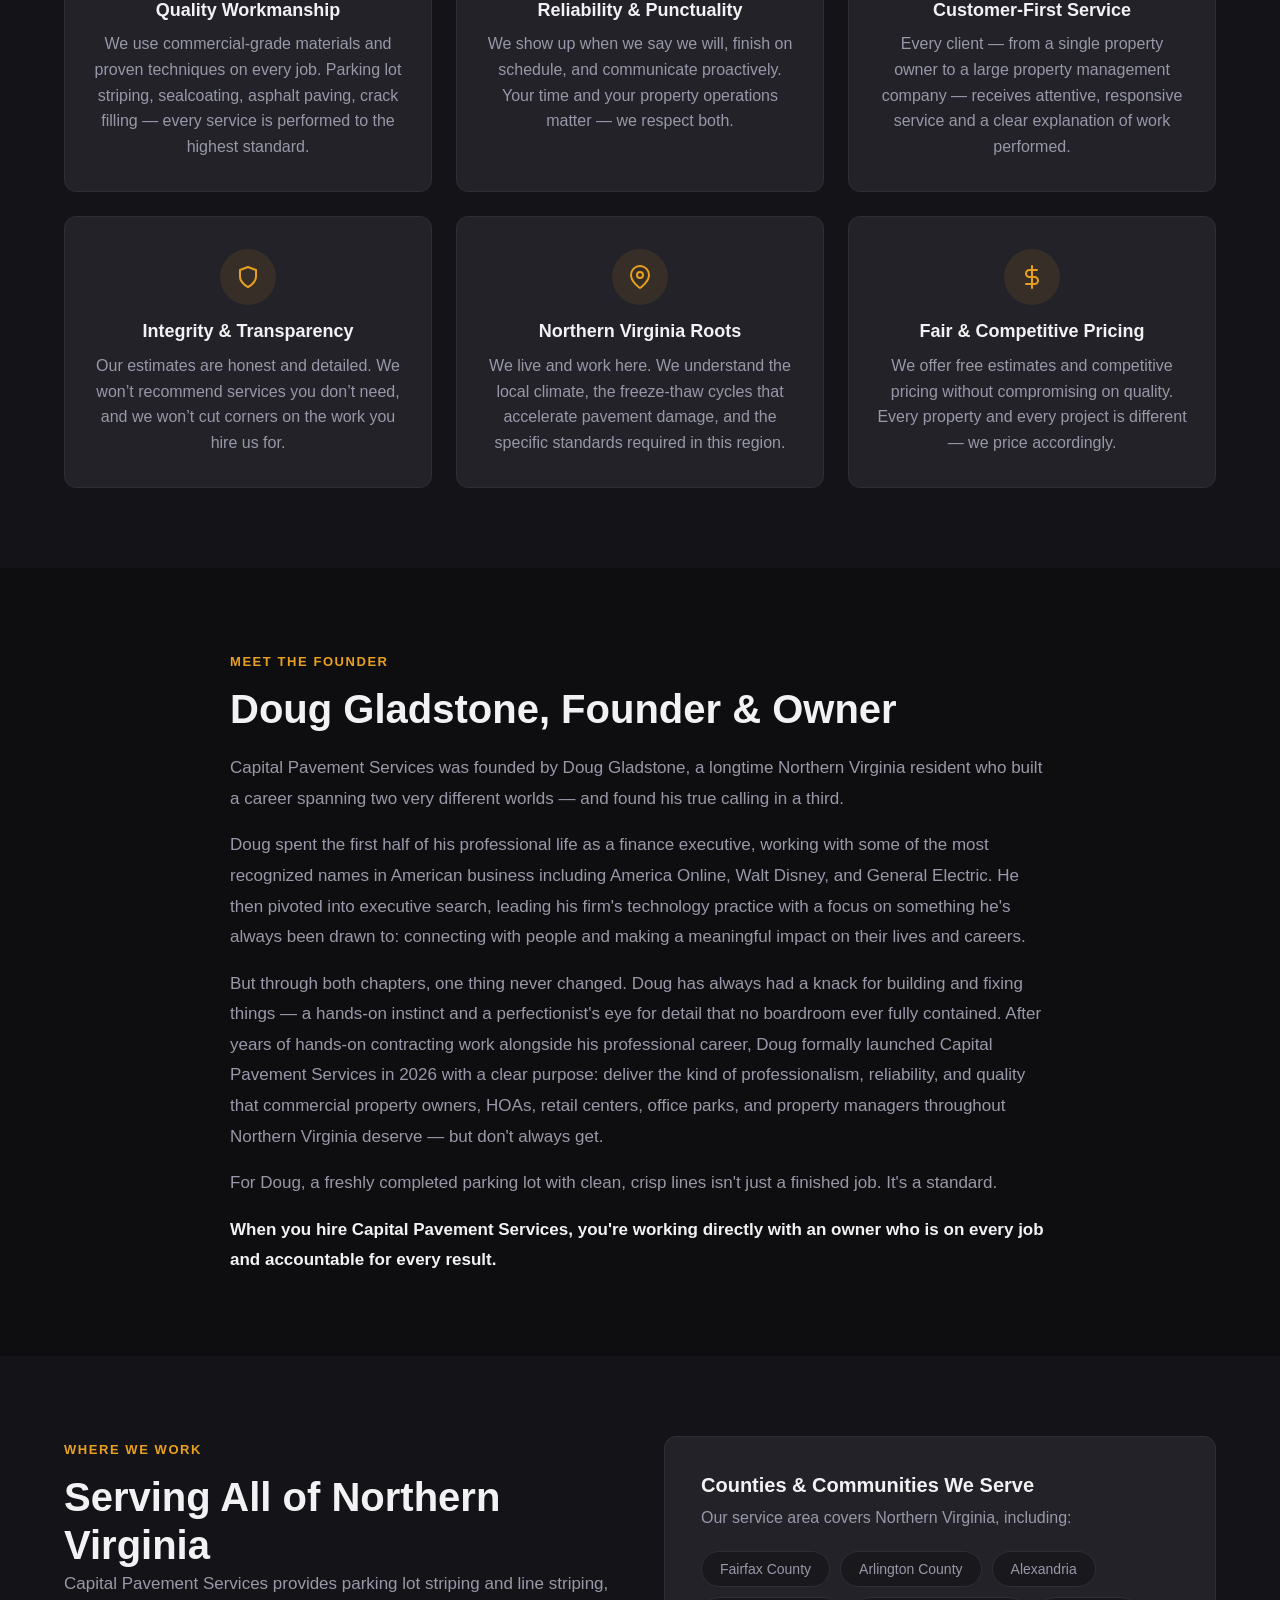
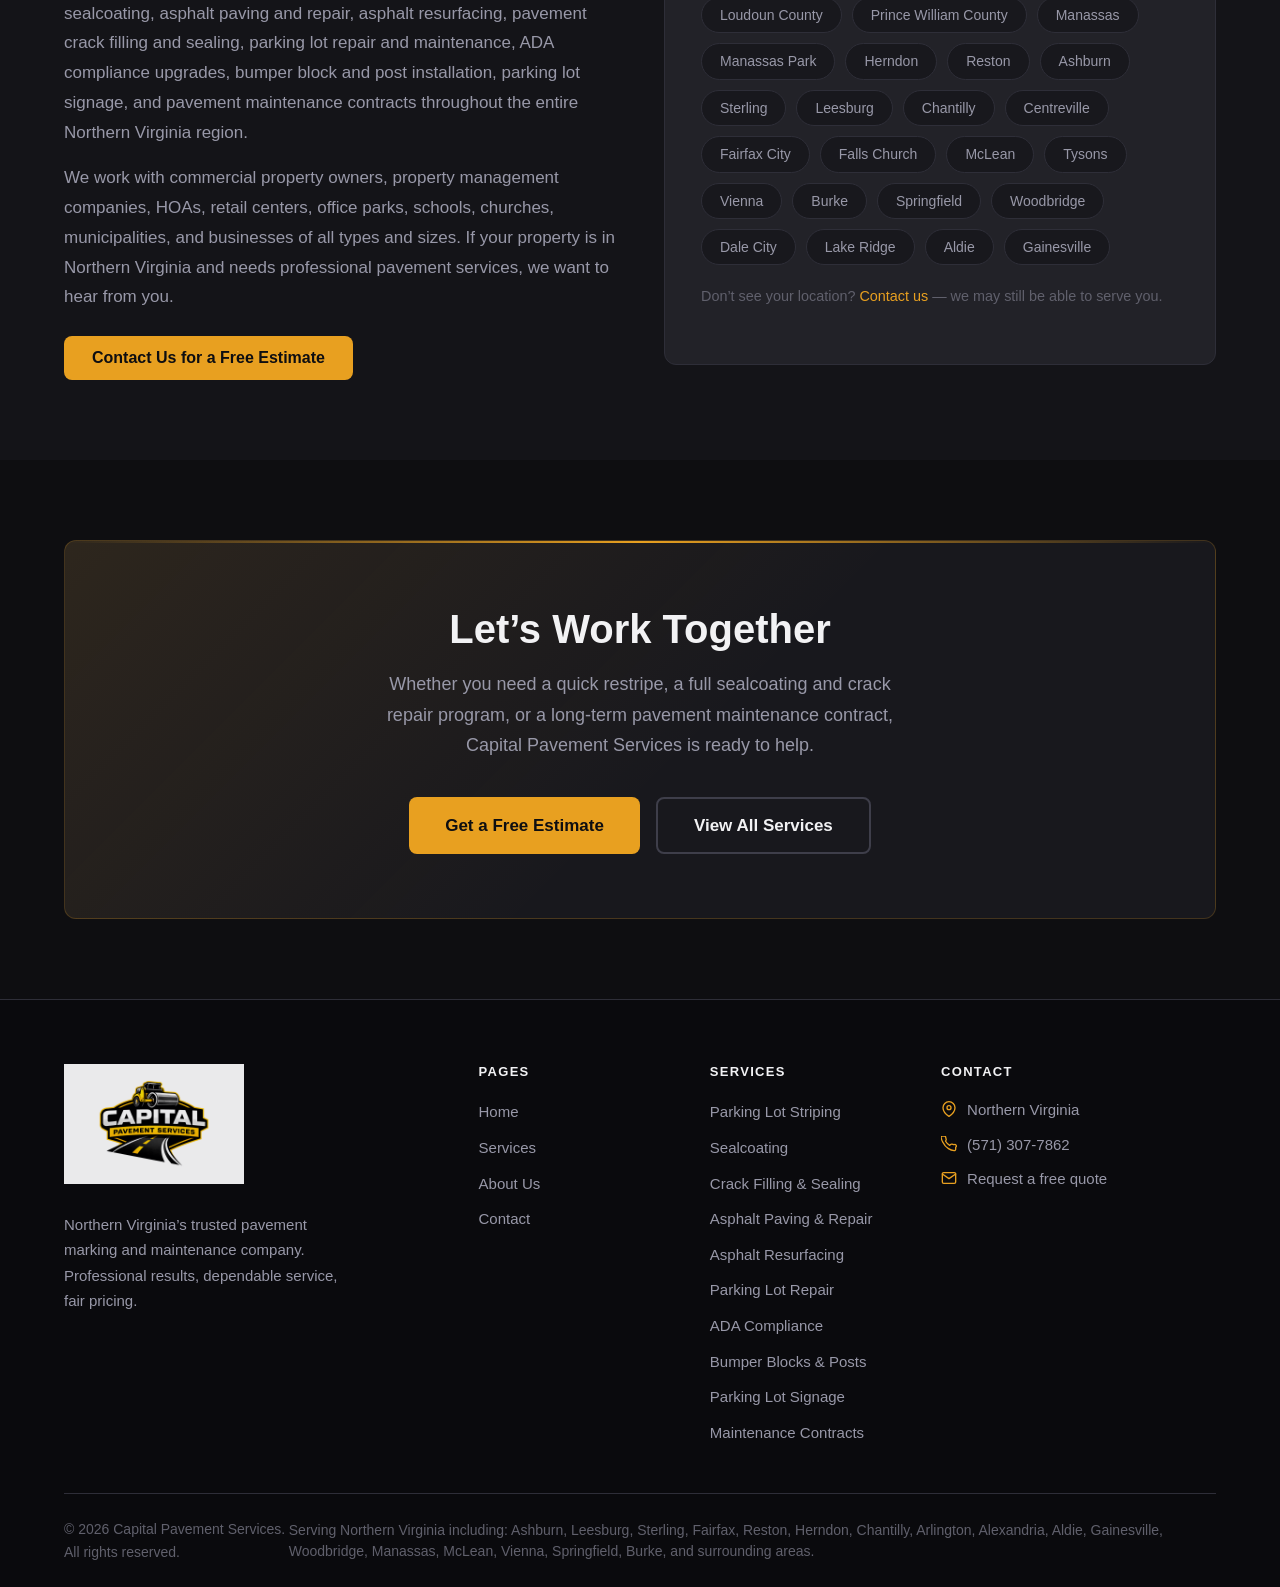
==== commit dd7f51b5: "Update About page: add founder bio, update founding year to 2026, add DPOR pending note" ====
--- a/about.html
+++ b/about.html
@@ -125,10 +125,11 @@
           </div>
           <h3>Licensed &amp; Insured</h3>
           <p>Fully credentialed to work on commercial and municipal properties throughout Northern Virginia.</p>
+          <p style="font-size: 0.875rem; color: var(--text-muted); margin-top: 12px;">DPOR Class C Contractor License — Pending Approval</p>
           <div style="margin-top: 32px; padding-top: 28px; border-top: 1px solid var(--border); display: flex; justify-content: center; gap: 40px;">
             <div style="text-align: center;">
-              <div style="font-size: 2rem; font-weight: 900; color: var(--accent); line-height: 1;">NoVA</div>
-              <div style="font-size: 0.8rem; color: var(--text-muted); text-transform: uppercase; letter-spacing: 0.08em; margin-top: 4px;">Based &amp; Serving</div>
+              <div style="font-size: 2rem; font-weight: 900; color: var(--accent); line-height: 1;">2026</div>
+              <div style="font-size: 0.8rem; color: var(--text-muted); text-transform: uppercase; letter-spacing: 0.08em; margin-top: 4px;">Founded</div>
             </div>
             <div style="text-align: center;">
               <div style="font-size: 2rem; font-weight: 900; color: var(--accent); line-height: 1;">10+</div>
@@ -247,8 +248,33 @@
     </div>
   </section>
 
+  <!-- ===== FOUNDER BIO ===== -->
+  <section class="section" aria-labelledby="founder-heading">
+    <div class="container">
+      <div style="max-width: 820px; margin: 0 auto;">
+        <p class="section-label">Meet the Founder</p>
+        <h2 id="founder-heading">Doug Gladstone, Founder &amp; Owner</h2>
+        <p style="font-size: 1.0625rem; line-height: 1.8; color: var(--text-secondary); margin-top: 20px;">
+          Capital Pavement Services was founded by Doug Gladstone, a longtime Northern Virginia resident who built a career spanning two very different worlds — and found his true calling in a third.
+        </p>
+        <p style="font-size: 1.0625rem; line-height: 1.8; color: var(--text-secondary); margin-top: 16px;">
+          Doug spent the first half of his professional life as a finance executive, working with some of the most recognized names in American business including America Online, Walt Disney, and General Electric. He then pivoted into executive search, leading his firm's technology practice with a focus on something he's always been drawn to: connecting with people and making a meaningful impact on their lives and careers.
+        </p>
+        <p style="font-size: 1.0625rem; line-height: 1.8; color: var(--text-secondary); margin-top: 16px;">
+          But through both chapters, one thing never changed. Doug has always had a knack for building and fixing things — a hands-on instinct and a perfectionist's eye for detail that no boardroom ever fully contained. After years of hands-on contracting work alongside his professional career, Doug formally launched Capital Pavement Services in 2026 with a clear purpose: deliver the kind of professionalism, reliability, and quality that commercial property owners, HOAs, retail centers, office parks, and property managers throughout Northern Virginia deserve — but don't always get.
+        </p>
+        <p style="font-size: 1.0625rem; line-height: 1.8; color: var(--text-secondary); margin-top: 16px;">
+          For Doug, a freshly completed parking lot with clean, crisp lines isn't just a finished job. It's a standard.
+        </p>
+        <p style="font-size: 1.0625rem; line-height: 1.8; color: var(--text-secondary); margin-top: 16px; font-weight: 600; color: var(--text-primary);">
+          When you hire Capital Pavement Services, you're working directly with an owner who is on every job and accountable for every result.
+        </p>
+      </div>
+    </div>
+  </section>
+
   <!-- ===== SERVICE AREA ===== -->
-  <section class="section" aria-labelledby="about-area-heading">
+  <section class="section section-alt" aria-labelledby="about-area-heading">
     <div class="container">
       <div class="two-col-grid" style="align-items: start;">
 
@@ -314,7 +340,7 @@
   </section>
 
   <!-- ===== CTA BANNER ===== -->
-  <section class="section section-alt" aria-labelledby="about-cta-heading">
+  <section class="section" aria-labelledby="about-cta-heading">
     <div class="container">
       <div class="cta-banner">
         <h2 id="about-cta-heading">Let&rsquo;s Work Together</h2>
--- a/css/styles.css
+++ b/css/styles.css
@@ -1177,8 +1177,10 @@
 }
 
 .footer-logo-img {
-  height: 54px;
-  width: auto;
+  max-width: 180px;
+  width: 100%;
+  height: auto;
+  object-fit: contain;
   display: block;
   margin-bottom: 12px;
   opacity: 0.92;
